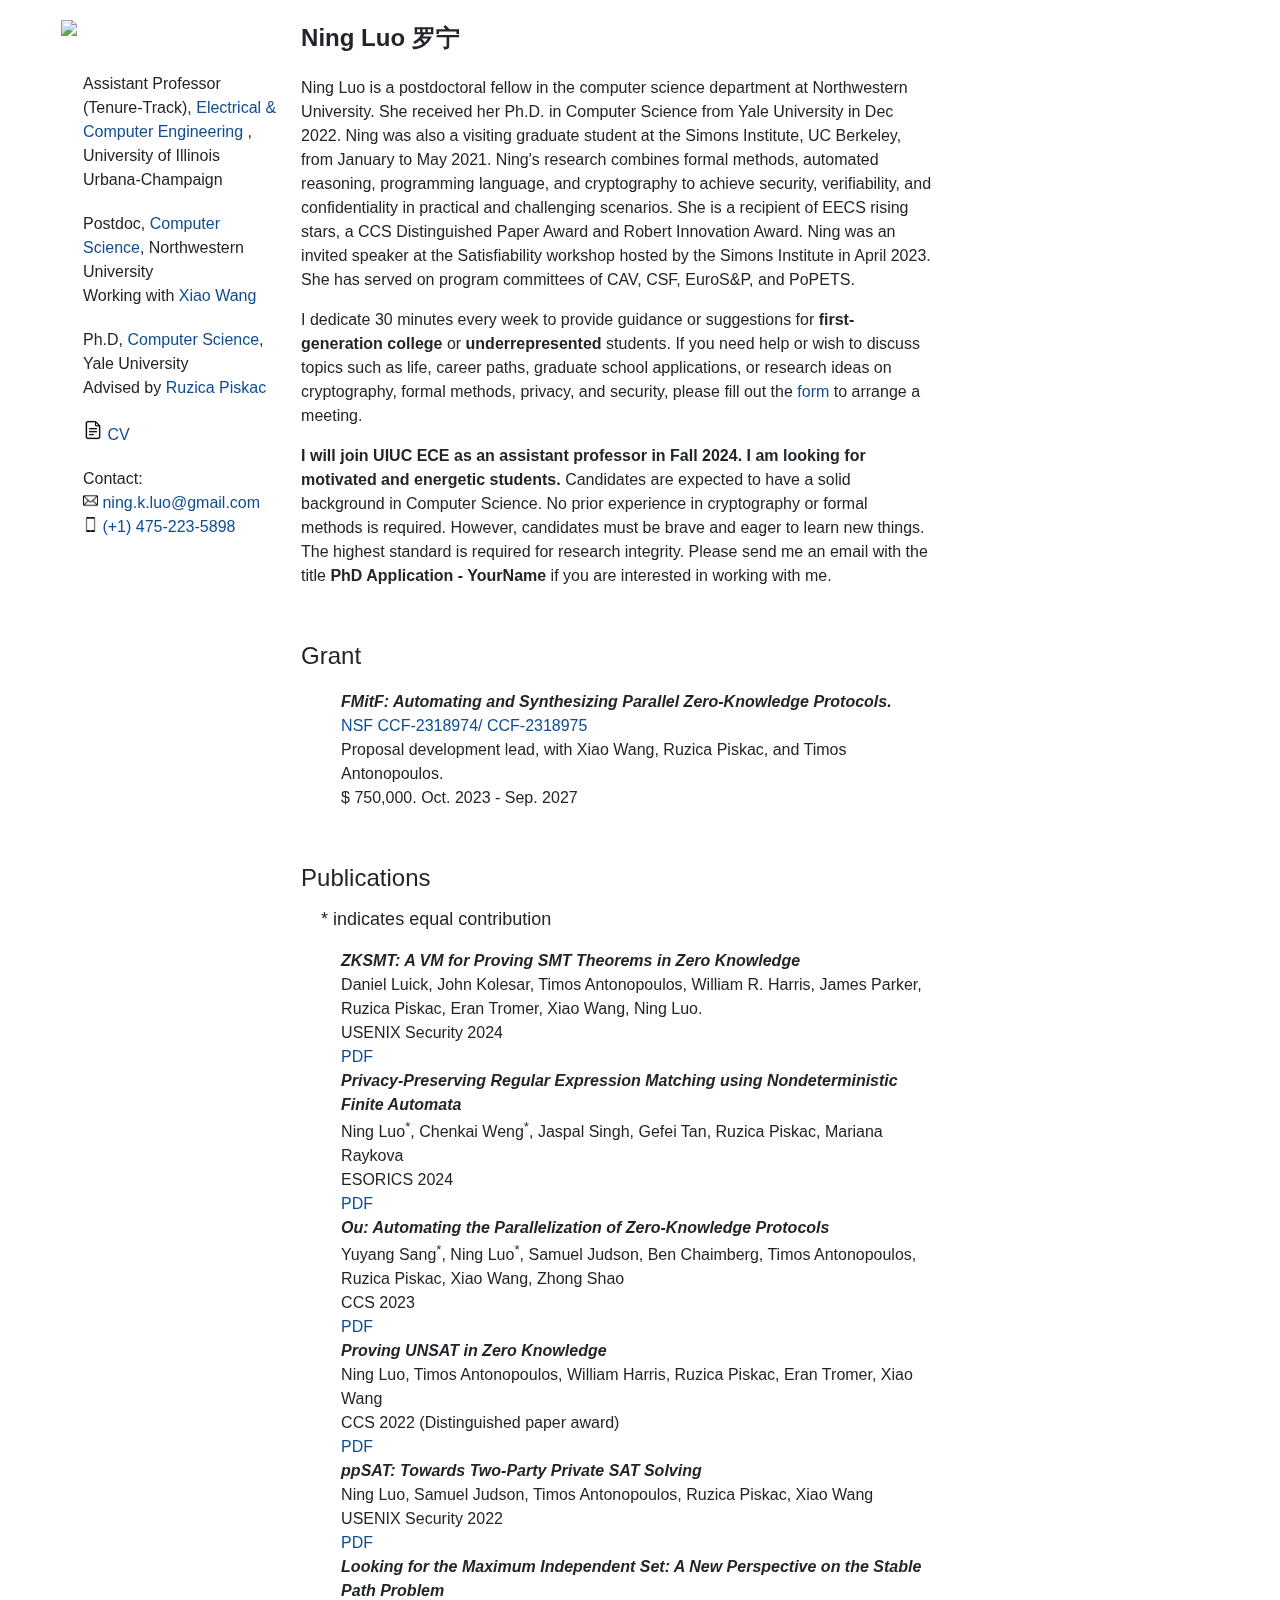
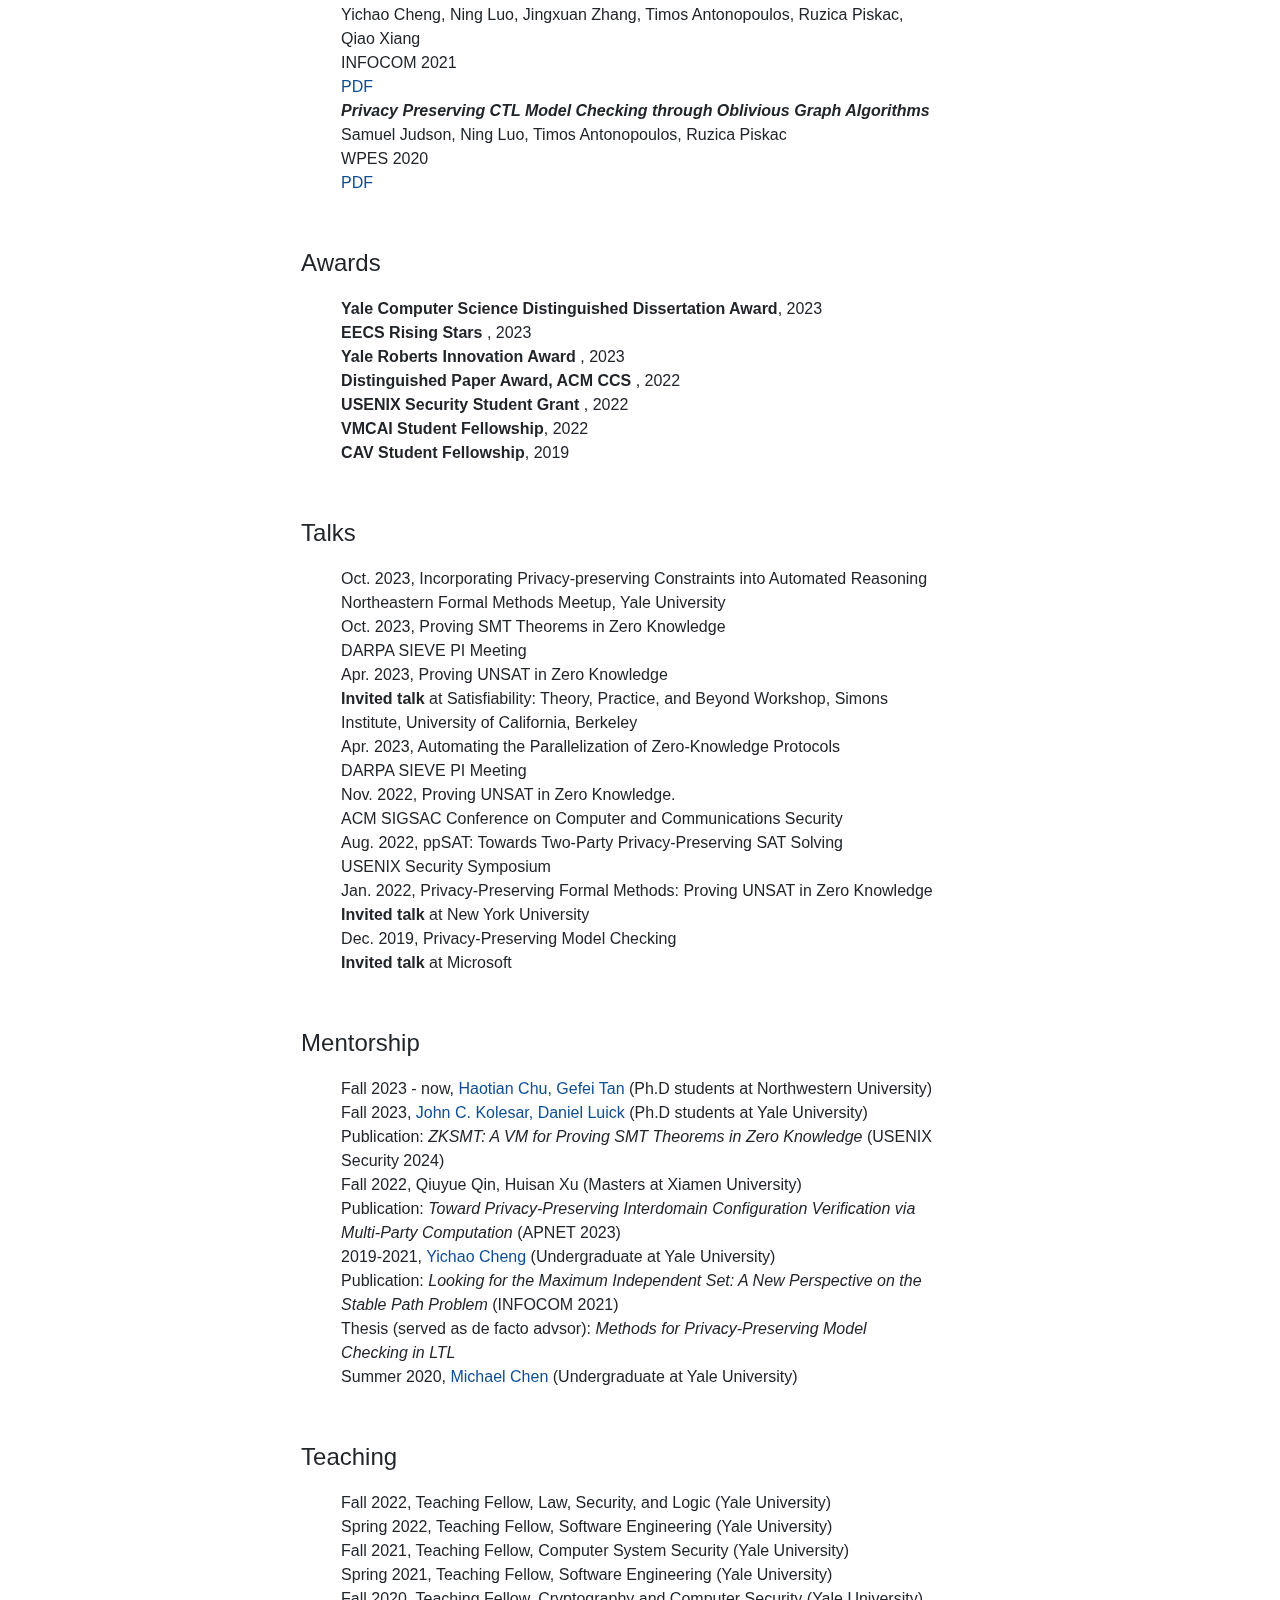
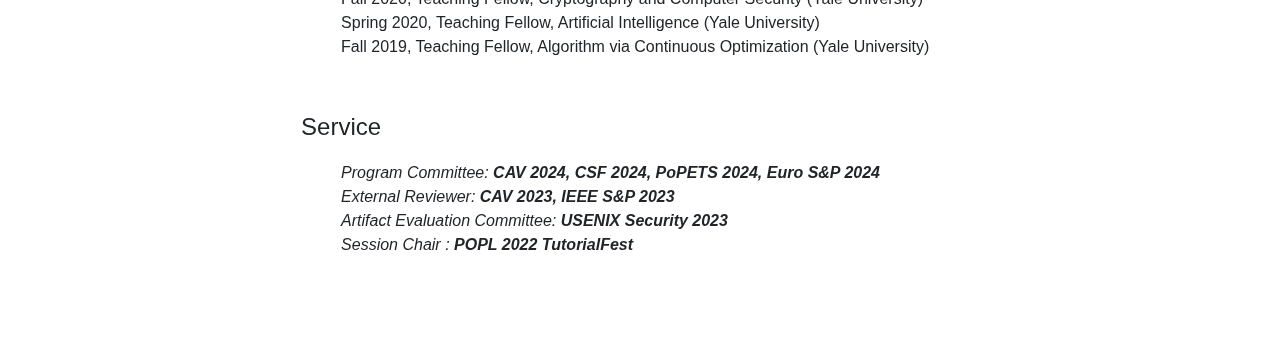
==== index.html @ fdb21950 "phd hiring" ====
<!DOCTYPE html>
<html lang="en">
<head>
    <title>Ning Luo's Homepage</title>
    <meta charset="utf-8">
    <link href="style.css" rel="stylesheet">
</head>

<body>
<div class="side">
    <div class="align-center">
        <img src="IMG_3931.png" class="portrait" style="width:180px">
    </div>
    <div class="align-center">
        <ul>
          <li style="margin-left: 20px; font-size: 16px; margin-top:20px;"> Assistant Professor (Tenure-Track), <a href="https://ece.illinois.edu"> Electrical & Computer Engineering </a>, University of Illinois Urbana-Champaign </li> 

           <li style="margin-left: 20px; font-size: 16px; margin-top:20px;"> Postdoc, <a href="https://www.mccormick.northwestern.edu/computer-science/"> Computer Science</a>, Northwestern University <br> Working with  <a href="https://wangxiao1254.github.io/">Xiao Wang</a>  </li> 
  <li style="margin-left: 20px; font-size: 16px; margin-top:20px;"> Ph.D, <a href="https://cpsc.yale.edu"> Computer Science</a>, <br>Yale University <br> Advised by <a href="https://www.cs.yale.edu/homes/piskac/">Ruzica Piskac</a>  </li> 
  <li style="margin-left: 20px; font-size: 16px; margin-top:20px;">   <a href="./CV_Ning_Luo.pdf"> <img src="document.png" style="width:20px"> CV </a> </h3> 
  </li>

  <!-- <li style="margin-left: 20px; font-size: 16px; margin-top:20px;">  CV: <br>  <a href="./dissertation.pdf"> Privacy-Preserving Formal Methods </a> </li> -->
  <li style="margin-left: 20px; font-size: 16px; margin-top:20px;">
    Contact: 
    <br>
    <a href="mailto:ning.k.luo@gmail.com"> <img src="mail.png" style="width:15px"> ning.k.luo@gmail.com </a>  
 <br>
    <a> <img src="smartphone-call.png" style="width:15px"> (+1) 475-223-5898 </a>
 
  </li>
  <!-- <li style="margin-left: 20px; font-size: 16px; margin-top:20px;">  I am fortunate to be 
 <!--<li style="margin-left: 20px; font-size: 16px; margin-top:2px;"> Member of the <a href="https://rose.yale.edu/">Rigorous Software Engineering (ROSE)</a>  </li> -->

<!-- <li style="margin-left: 20px; font-size: 16px; margin-top:20px;">  <a href="./CV_Ning_Luo.pdf"> CV </a>,  <a href="./research_statement_Ning_Luo.pdf"> Research Statement </a>, <a href="./research_statement_Ning_Luo.pdf"> Teaching Statement </a></li> -->

        </ul>
    </div>
</div>
<div class="main">
<h2>Ning Luo 罗宁</h2>
<!-- <h3></h3>  <a href="./research_statement_Ning_Luo.pdf"> <img src="document.png" style="width:20px"> Research Statement </a>  -->
<!-- <a href="./teaching_statement_Ning_Luo.pdf"><img src="document.png" style="width:20px"> Teaching Statement </a>  -->
<!-- <a href="./diversity_stateme_Ning_Luo.pdf"> <img src="document.png" style="width:20px"> Diversity Statement </a>  -->
<!-- <a href="./CV_Ning_Luo.pdf"> <img src="document.png" style="width:20px"> CV </a> </h3>  -->
<p>
    Ning Luo is a postdoctoral fellow in the computer science department at Northwestern University. She received her Ph.D. in Computer Science from Yale University in Dec 2022. Ning was also a visiting graduate student at the Simons Institute, UC Berkeley, from January to May 2021. Ning's research combines formal methods, automated reasoning, programming language, and cryptography to achieve security, verifiability, and confidentiality in practical and challenging scenarios. She is a recipient of EECS rising stars, a CCS Distinguished Paper Award and Robert Innovation Award. Ning was an invited speaker at the Satisfiability workshop hosted by the Simons Institute in April 2023. She has served on program committees of CAV, CSF, EuroS&P, and PoPETS.   
</p>
<!-- <p>   Ning’s research aims to solve emerging challenges in cybersecurity by combining formal methods, cryptography, automated reasoning, programming language, and other areas. First, she builds toward a privacy-preserving software verification toolchain that empowers verifications and ensures trustworthiness without the need to access the source code. This includes various program representations, including Boolean formulae, configuration files, regular language, and transition systems. Second, she also focuses on strengthening the cybersecurity workforce via automation. Her work provides computer-aided programming frameworks for developers with varying expertise levels. In addition, her work equips the workforce with cutting-edge collaboration capabilities by designing tools for conflict resolution and refinement within trust-constrained environments.
</p> -->



<p>  I dedicate 30 minutes every week to provide guidance or suggestions for <strong>first-generation college </strong> or <strong> underrepresented </strong> students. If you need help or wish to discuss topics such as life, career paths, graduate school applications, or research ideas on cryptography, formal methods, privacy, and security, please fill out the  <a href="https://forms.gle/pSUurDj8SGsGdXSZ9"> form </a> to arrange a meeting.</p>
<p>
  <strong> I will join UIUC ECE as an assistant professor in Fall 2024. 
I am looking for motivated and energetic students. </strong> Candidates are expected to have a solid background in Computer Science.  No prior experience in cryptography or formal methods is required. However, candidates must be brave and eager to learn new things. The highest standard is required for research integrity. Please send me an email with the title <strong> PhD Application - YourName </strong> if you are interested in working with me. 
</p>
<div style="margin-left: auto; font-size: 24px; margin-top: 50px"> Grant</div>
<ul>
    <li>
      <em><strong>  FMitF: Automating and Synthesizing Parallel Zero-Knowledge Protocols. </strong></em>
      <br>
      <a href="https://www.nsf.gov/awardsearch/showAward?AWD_ID=2318974&HistoricalAwards=false">  NSF CCF-2318974/ CCF-2318975 </a>      
      <br>
      Proposal development lead, with Xiao Wang, Ruzica Piskac, and Timos Antonopoulos.
    <br>
        $ 750,000. Oct. 2023 - Sep. 2027
   </li>
  </ul>
  

 
  <div style="margin-left: auto; font-size: 24px; margin-top: 50px">Publications</div><div style="margin-left: 20px; font-size: 18px; margin-top: 10px"> * indicates equal contribution</div>
  <ul>
    <li>
      <em><strong> ZKSMT: A VM for Proving SMT Theorems in Zero Knowledge </strong></em>
      <br>
      Daniel Luick, John Kolesar, Timos Antonopoulos, William R. Harris, James Parker, Ruzica Piskac, Eran Tromer, Xiao Wang, Ning Luo.     <br>
      USENIX Security 2024
     <br>
       <a href="https://eprint.iacr.org/2023/1762">PDF</a> 
    </li>
    <li>
      <em><strong> Privacy-Preserving Regular Expression Matching using Nondeterministic Finite Automata </strong></em>
      <br>
       Ning Luo<sup>*</sup>, Chenkai Weng<sup>*</sup>, Jaspal Singh, Gefei Tan, Ruzica Piskac, Mariana Raykova
    <br>
       ESORICS 2024
     <br>
       <a href="https://eprint.iacr.org/2023/643">PDF</a> 
    </li>
    
     <li>
      <em><strong> Ou: Automating the Parallelization of Zero-Knowledge Protocols </strong></em>
      <br>
       Yuyang Sang<sup>*</sup>, Ning Luo<sup>*</sup>, Samuel Judson, Ben Chaimberg, Timos Antonopoulos,  Ruzica Piskac, Xiao Wang, Zhong Shao
      <br>
        CCS 2023 
      <br>
       <a href="https://eprint.iacr.org/2023/657">PDF</a> 
    </li>
    
     <li>
      <em><strong> Proving UNSAT in Zero Knowledge </strong></em>
      <br>
        Ning Luo, Timos Antonopoulos, William Harris, Ruzica Piskac, Eran Tromer, Xiao Wang
      <br>
        CCS 2022 (Distinguished paper award)
      <br>
      <a href="https://eprint.iacr.org/2022/206.pdf">PDF</a>
    </li>
      <li>
      <em><strong>ppSAT: Towards Two-Party Private SAT Solving</strong></em>
      <br>
        Ning Luo, Samuel Judson, Timos Antonopoulos, Ruzica Piskac, Xiao Wang
      <br>
        USENIX Security 2022
      <br>
      <a href="https://eprint.iacr.org/2021/1584">PDF</a>
    </li>
    <li><em><strong>Looking for the Maximum Independent Set: A New Perspective on the Stable Path Problem</strong></em>
      <br>
      Yichao Cheng, Ning Luo, Jingxuan Zhang, Timos Antonopoulos, Ruzica Piskac, Qiao Xiang
      <br>
      INFOCOM 2021
      <br>
      <a href="https://ieeexplore.ieee.org/stamp/stamp.jsp?tp=&arnumber=9488682">PDF</a>
    </li>
    <li>
      <em><strong>Privacy Preserving CTL Model Checking through Oblivious Graph Algorithms</strong></em>
      <br>
      Samuel Judson, Ning Luo, Timos Antonopoulos, Ruzica Piskac
      <br>
      WPES 2020
      <br>
      <a href="https://dl.acm.org/doi/pdf/10.1145/3411497.3420212">PDF</a>
    </li>
  </ul>

 <div style="margin-left: auto; font-size: 24px; margin-top: 50px"> Awards</div>
  <ul>
    <li>
      <strong>  Yale Computer Science Distinguished Dissertation Award</strong>, 2023
    </li>
      <strong>EECS Rising Stars </strong>, 2023
     </li>
    <li>
     <strong>Yale Roberts Innovation Award </strong>, 2023
    </li>
    <li>
      <strong>Distinguished Paper Award, ACM CCS </strong>, 2022
    </li>
    <li>
      <strong>USENIX Security Student Grant </strong>, 2022
      </li>
      <li>
        <strong> VMCAI  Student Fellowship</strong>, 2022
        </li>
        <li>
          <strong> CAV  Student Fellowship</strong>, 2019
          </li>

  </ul>

  <div style="margin-left: auto; font-size: 24px; margin-top: 50px"> Talks</div>
  <ul>
    <li> 
      Oct. 2023, Incorporating Privacy-preserving Constraints into Automated Reasoning
      <br>
       Northeastern Formal Methods Meetup,  Yale University
    </li>
      <li>
      Oct. 2023, Proving SMT Theorems in Zero Knowledge <br> DARPA SIEVE PI Meeting 
    </li>
    <li> 
      Apr. 2023, Proving UNSAT in Zero Knowledge
      <br>
      <strong>Invited talk </strong> at  Satisfiability: Theory, Practice, and Beyond Workshop, Simons Institute, University of California, Berkeley 
    </li>
    <li>
      Apr. 2023, Automating the Parallelization of Zero-Knowledge Protocols <br> DARPA SIEVE PI Meeting 
    </li>

   <li> Nov. 2022,  Proving UNSAT in Zero Knowledge.
    <br>ACM SIGSAC Conference on Computer and Communications Security
   </li>
   <li>Aug. 2022,  ppSAT: Towards Two-Party Privacy-Preserving SAT Solving 
<br> USENIX Security Symposium 
</li>
<li>
Jan. 2022,  Privacy-Preserving Formal Methods: Proving UNSAT in Zero Knowledge <br>
<strong>Invited talk </strong> at New York University
</li>
Dec. 2019,   Privacy-Preserving Model Checking <br>
<strong>Invited talk </strong> at Microsoft 
  </ul>

 

  <div style="margin-left: auto; font-size: 24px; margin-top: 50px"> Mentorship</div>
  <ul>
    <li> Fall 2023 - now,   <a href="https://ixxxmranderson.github.io/">Haotian Chu, </a> <a href="https://gefei-tan.com/"> Gefei Tan </a> (Ph.D students at Northwestern University) 
   </li>
    <li> Fall 2023,   <a href="https://johnckolesar.github.io/"> John C. Kolesar,</a> <a href="https://cpsc.yale.edu/people/daniel-luick"> Daniel Luick </a> (Ph.D students at Yale University) 
      <br> Publication: <em>ZKSMT: A VM for Proving SMT Theorems in Zero Knowledge</em>  (USENIX Security 2024)

   </li>
 
   <li> Fall 2022,  Qiuyue Qin, Huisan Xu (Masters at Xiamen University) 
    <br> Publication:<em> Toward Privacy-Preserving Interdomain Configuration Verification via Multi-Party Computation</em> (APNET 2023) 
  </li>
  <li> 2019-2021,  <a href="https://www.linkedin.com/in/yichao-cheng"> Yichao Cheng </a>  (Undergraduate at Yale University) 
    <br> Publication: <em> Looking for the Maximum Independent Set: A New Perspective on the Stable Path Problem</em> (INFOCOM 2021)  
   <br> Thesis (served as de facto advsor): <em> Methods for Privacy-Preserving Model Checking in LTL </em> 
  </li> 
   <li> Summer 2020,  <a href="https://github.com/mchensd"> Michael Chen </a> (Undergraduate at Yale University) </li> 
</ul>

<div style="margin-left: auto; font-size: 24px; margin-top: 50px"> Teaching</div>
<ul>
   <li> Fall 2022, Teaching Fellow, Law, Security, and Logic (Yale University) </li>
   <li>Spring 2022, Teaching Fellow, Software Engineering (Yale University) </li>
   <li>Fall 2021, Teaching Fellow, Computer System Security (Yale University)  </li>
   <li>Spring 2021, Teaching Fellow, Software Engineering (Yale University) </li>
   <li>Fall 2020, Teaching Fellow, Cryptography and Computer Security (Yale University) </li>
   <li>Spring 2020,  Teaching Fellow,  Artificial Intelligence (Yale University)  </li>
   <li> Fall 2019, Teaching Fellow, Algorithm via Continuous Optimization (Yale University) </li>
</ul>

<div style="margin-left: auto; font-size: 24px; margin-top: 50px"> Service</div>
  <ul>
    <li>
     <em>Program Committee:<strong> CAV 2024, CSF 2024, PoPETS 2024, Euro S&P 2024 </strong> </em>
    </li> 
    <li>
      <em> External Reviewer: <strong> CAV 2023, IEEE S&P 2023 </strong> </br> </em>
       </li>
     <li>
      <em> Artifact Evaluation Committee: <strong> USENIX Security 2023  </strong> </em>
     </li>
     <li>
       <em> Session Chair : <strong>POPL 2022 TutorialFest </strong></em>
     </li>
  </ul>
<div style="height:70px;"></div>
</div>
</body>
</html>
---- style.css ----
body {
    font-family: -apple-system,BlinkMacSystemFont,"Segoe UI",Roboto,"Helvetica Neue",Arial,"Noto Sans",sans-serif,"Apple Color Emoji","Segoe UI Emoji","Segoe UI Symbol","Noto Color Emoji";
    font-size: 1rem;
    font-weight: 400;
    line-height: 1.5;
    text-align: left;
    /* color: #002b36; Solarized base03 */
    color: #212529;
    /* background-color: #fdf6e3; Solarized base3 */
    background-color: #fff;
}

b {
    color:  #B31B1B;
    text-decoration: none;
    background-color: transparent;
}

a {
    color: #0f4d92;
    text-decoration: none;
    background-color: transparent;
}

.side {
    /* margin-left: 0; */
    position: fixed;
    max-width: 20%;
    width: 100%;
    padding-right: 15px;
    padding-left: 15px;
}

.align-center {
    display: flex;
    align-items: center;
}

img.portrait {
    margin-left: auto;
    margin-right: auto;
}

ul {
    list-style: none;
    margin-left: auto;
    margin-right: auto;
    border-right: 0;
    border-left: 0;
    border-radius: 0;
}

.main {
    margin-left: 22%;
    max-width: 50%;
    position: relative;
    padding-right: 15px;
    padding-left: 15px;
}
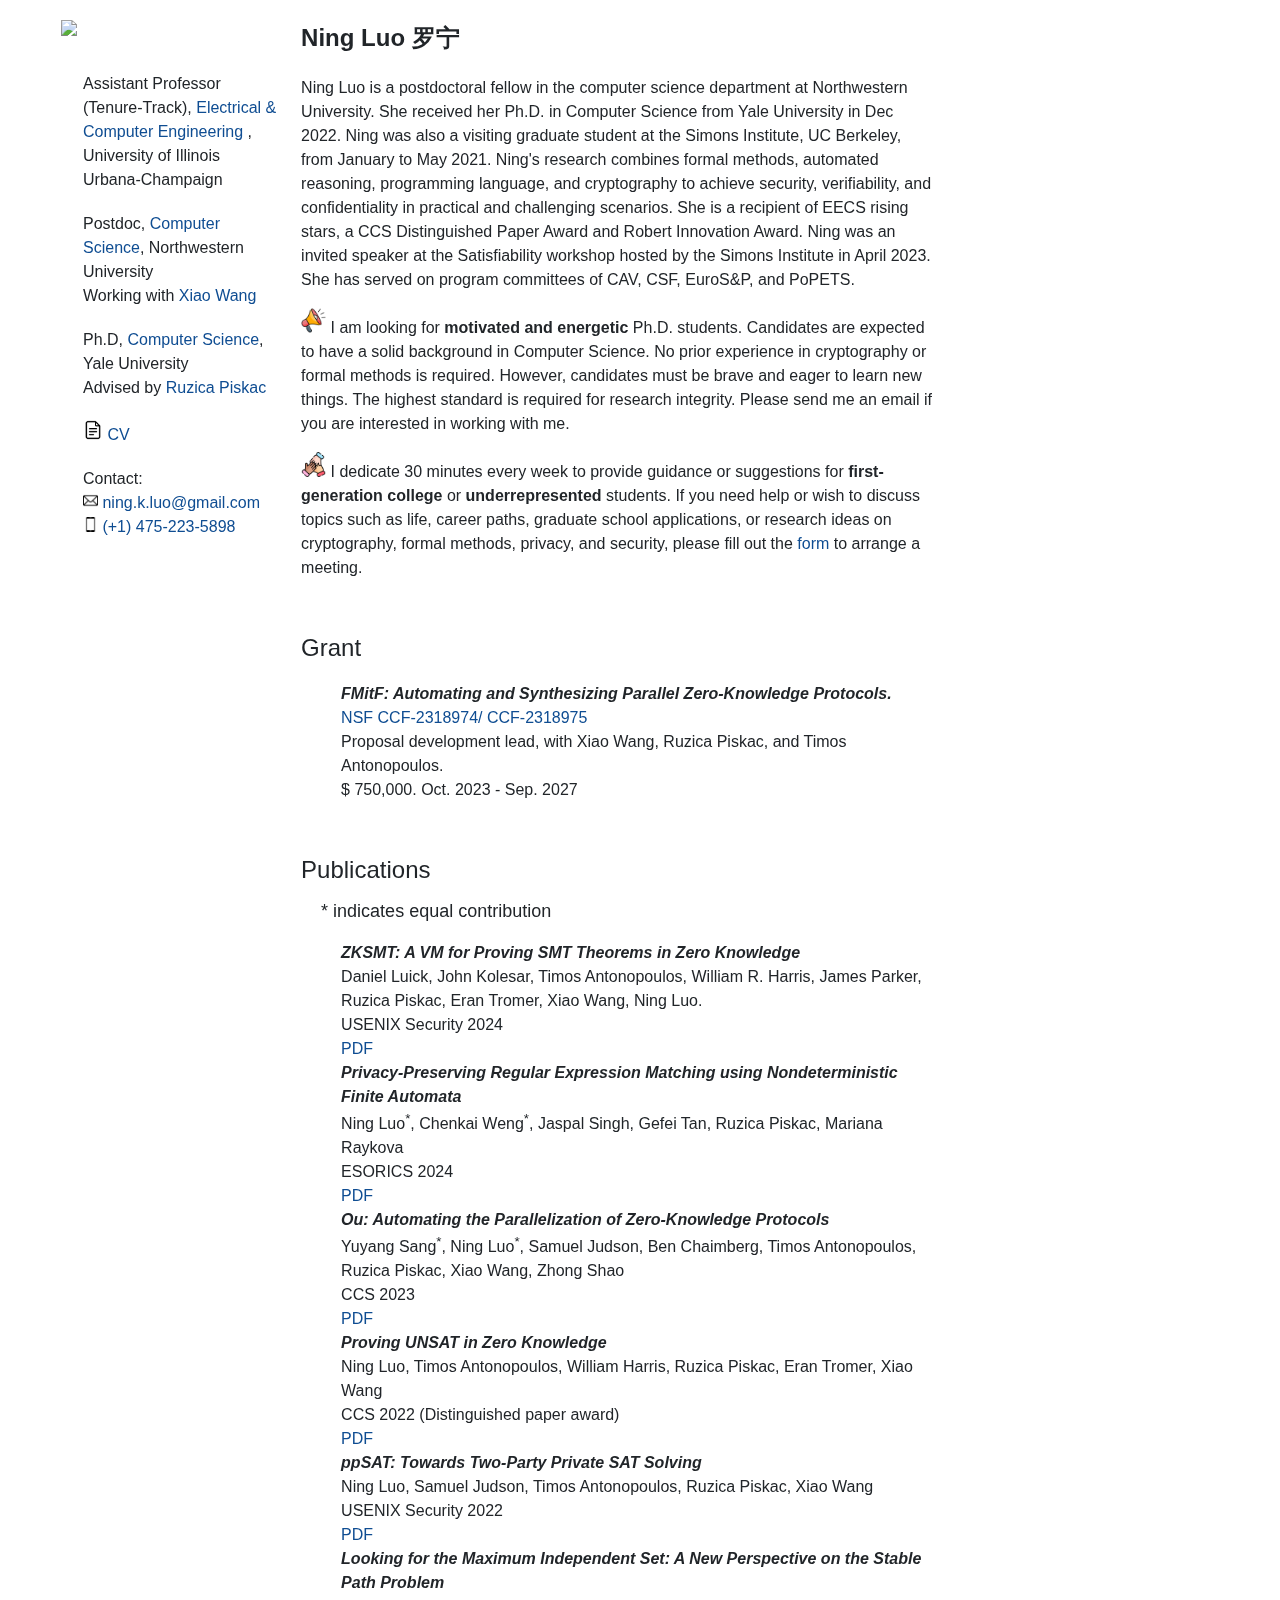
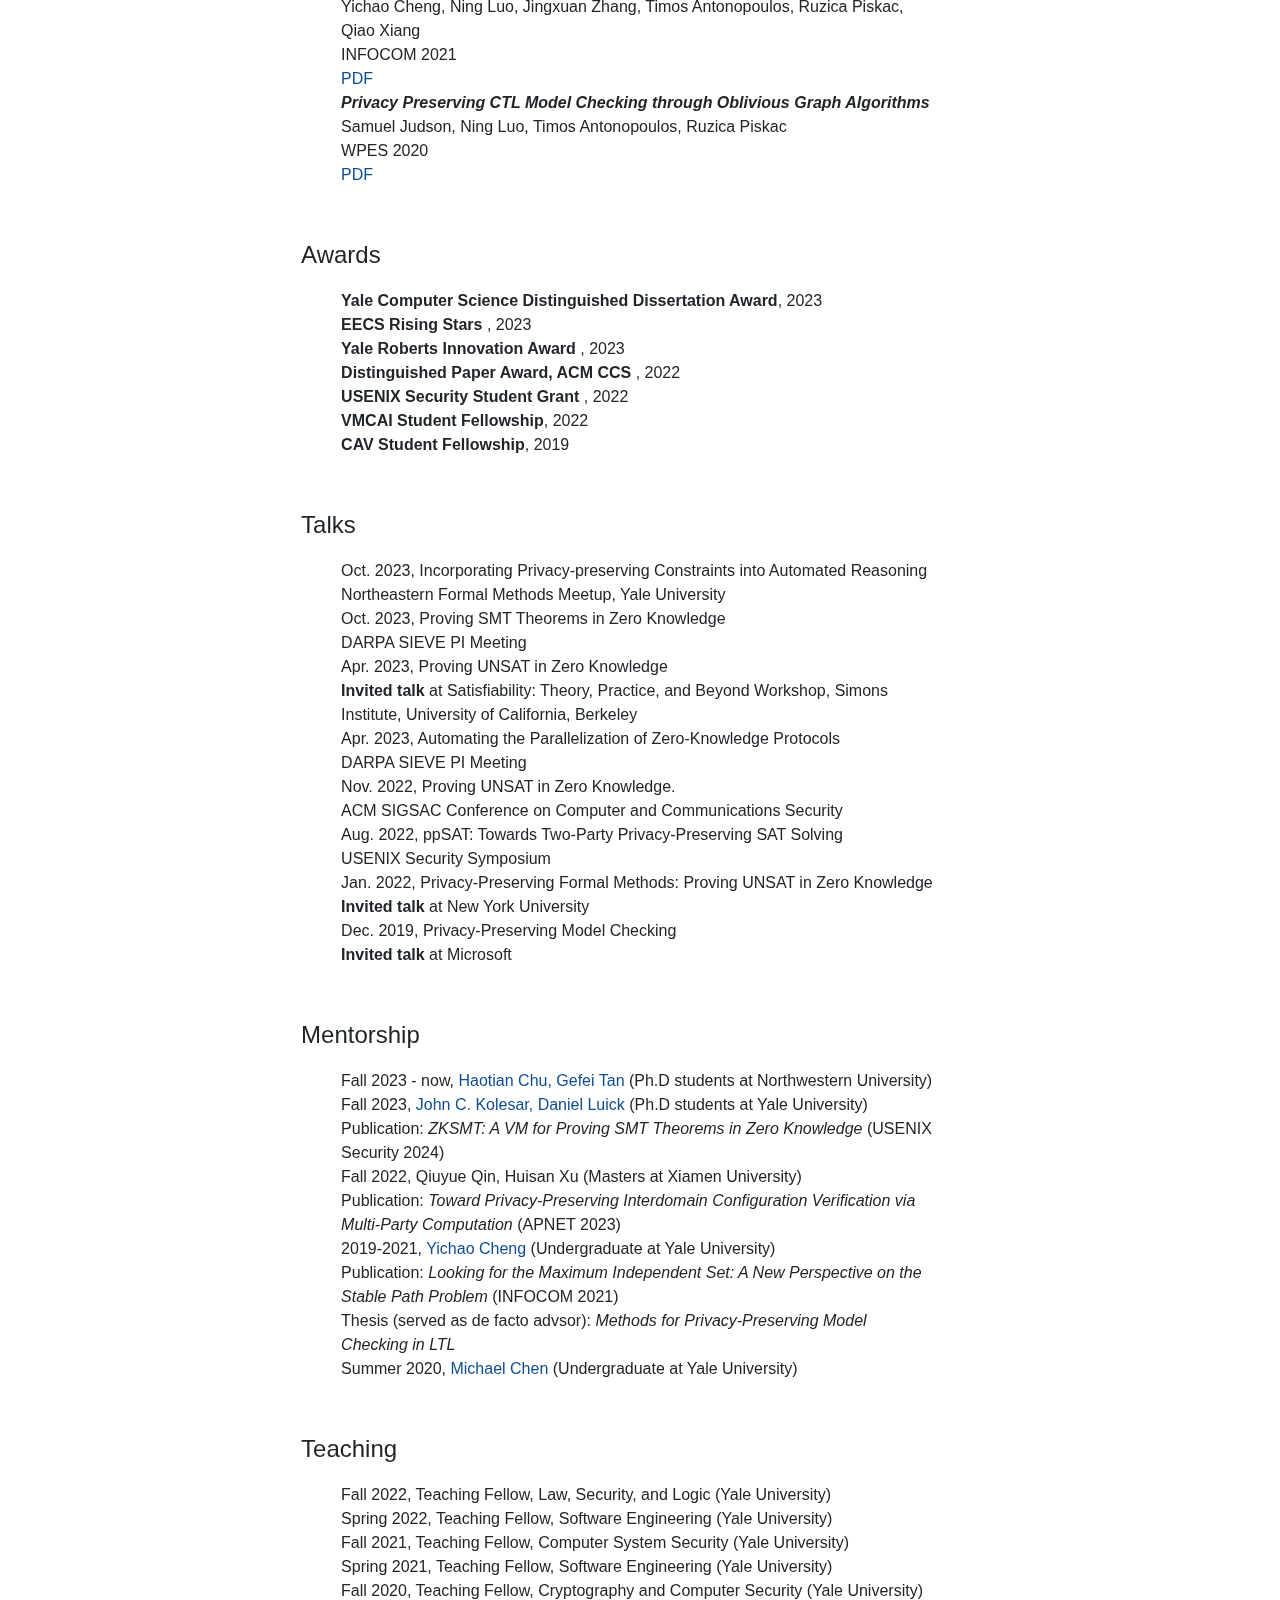
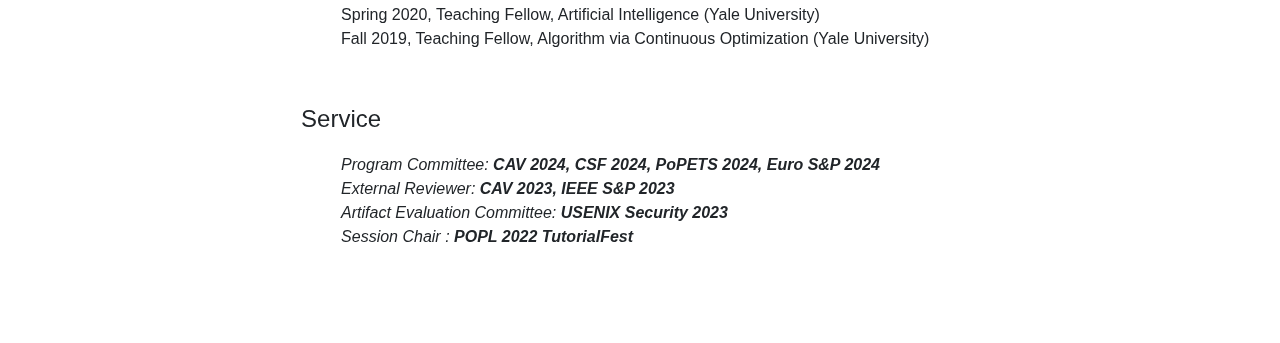
==== commit 463f27f4: "phd hiring" ====
--- a/index.html
+++ b/index.html
@@ -51,11 +51,12 @@
 
 
 
-<p>  I dedicate 30 minutes every week to provide guidance or suggestions for <strong>first-generation college </strong> or <strong> underrepresented </strong> students. If you need help or wish to discuss topics such as life, career paths, graduate school applications, or research ideas on cryptography, formal methods, privacy, and security, please fill out the  <a href="https://forms.gle/pSUurDj8SGsGdXSZ9"> form </a> to arrange a meeting.</p>
 <p>
-  <strong> I will join UIUC ECE as an assistant professor in Fall 2024. 
-I am looking for motivated and energetic students. </strong> Candidates are expected to have a solid background in Computer Science.  No prior experience in cryptography or formal methods is required. However, candidates must be brave and eager to learn new things. The highest standard is required for research integrity. Please send me an email with the title <strong> PhD Application - YourName </strong> if you are interested in working with me. 
+  <img src="announcement.png" style="width:25px"> I am looking for  <strong>  motivated and energetic </strong> Ph.D. students.  Candidates are expected to have a solid background in Computer Science.  No prior experience in cryptography or formal methods is required. However, candidates must be brave and eager to learn new things. The highest standard is required for research integrity. Please send me an email if you are interested in working with me. 
 </p>
+
+<p>  <img src="volunteering.png" style="width:25px">  I dedicate 30 minutes every week to provide guidance or suggestions for <strong>first-generation college </strong> or <strong> underrepresented </strong> students. If you need help or wish to discuss topics such as life, career paths, graduate school applications, or research ideas on cryptography, formal methods, privacy, and security, please fill out the  <a href="https://forms.gle/pSUurDj8SGsGdXSZ9"> form </a> to arrange a meeting.</p>
+
 <div style="margin-left: auto; font-size: 24px; margin-top: 50px"> Grant</div>
 <ul>
     <li>
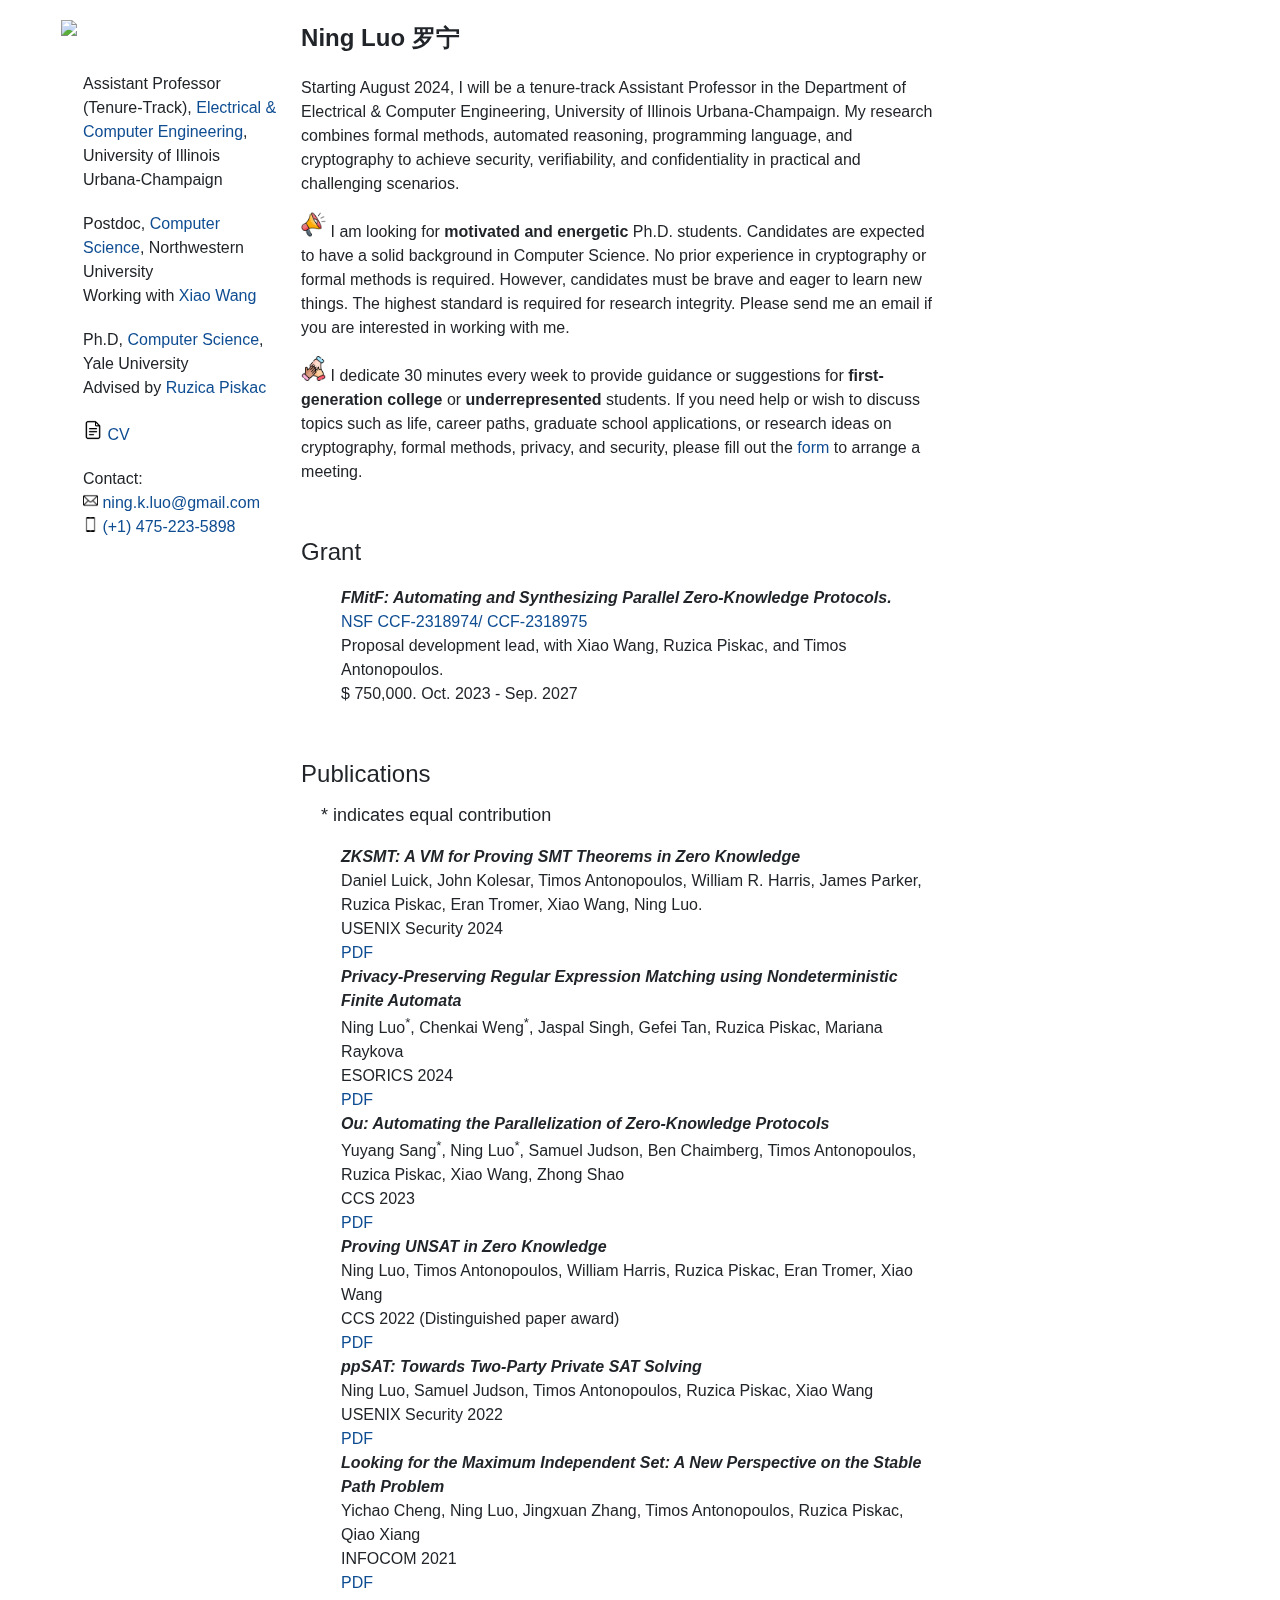
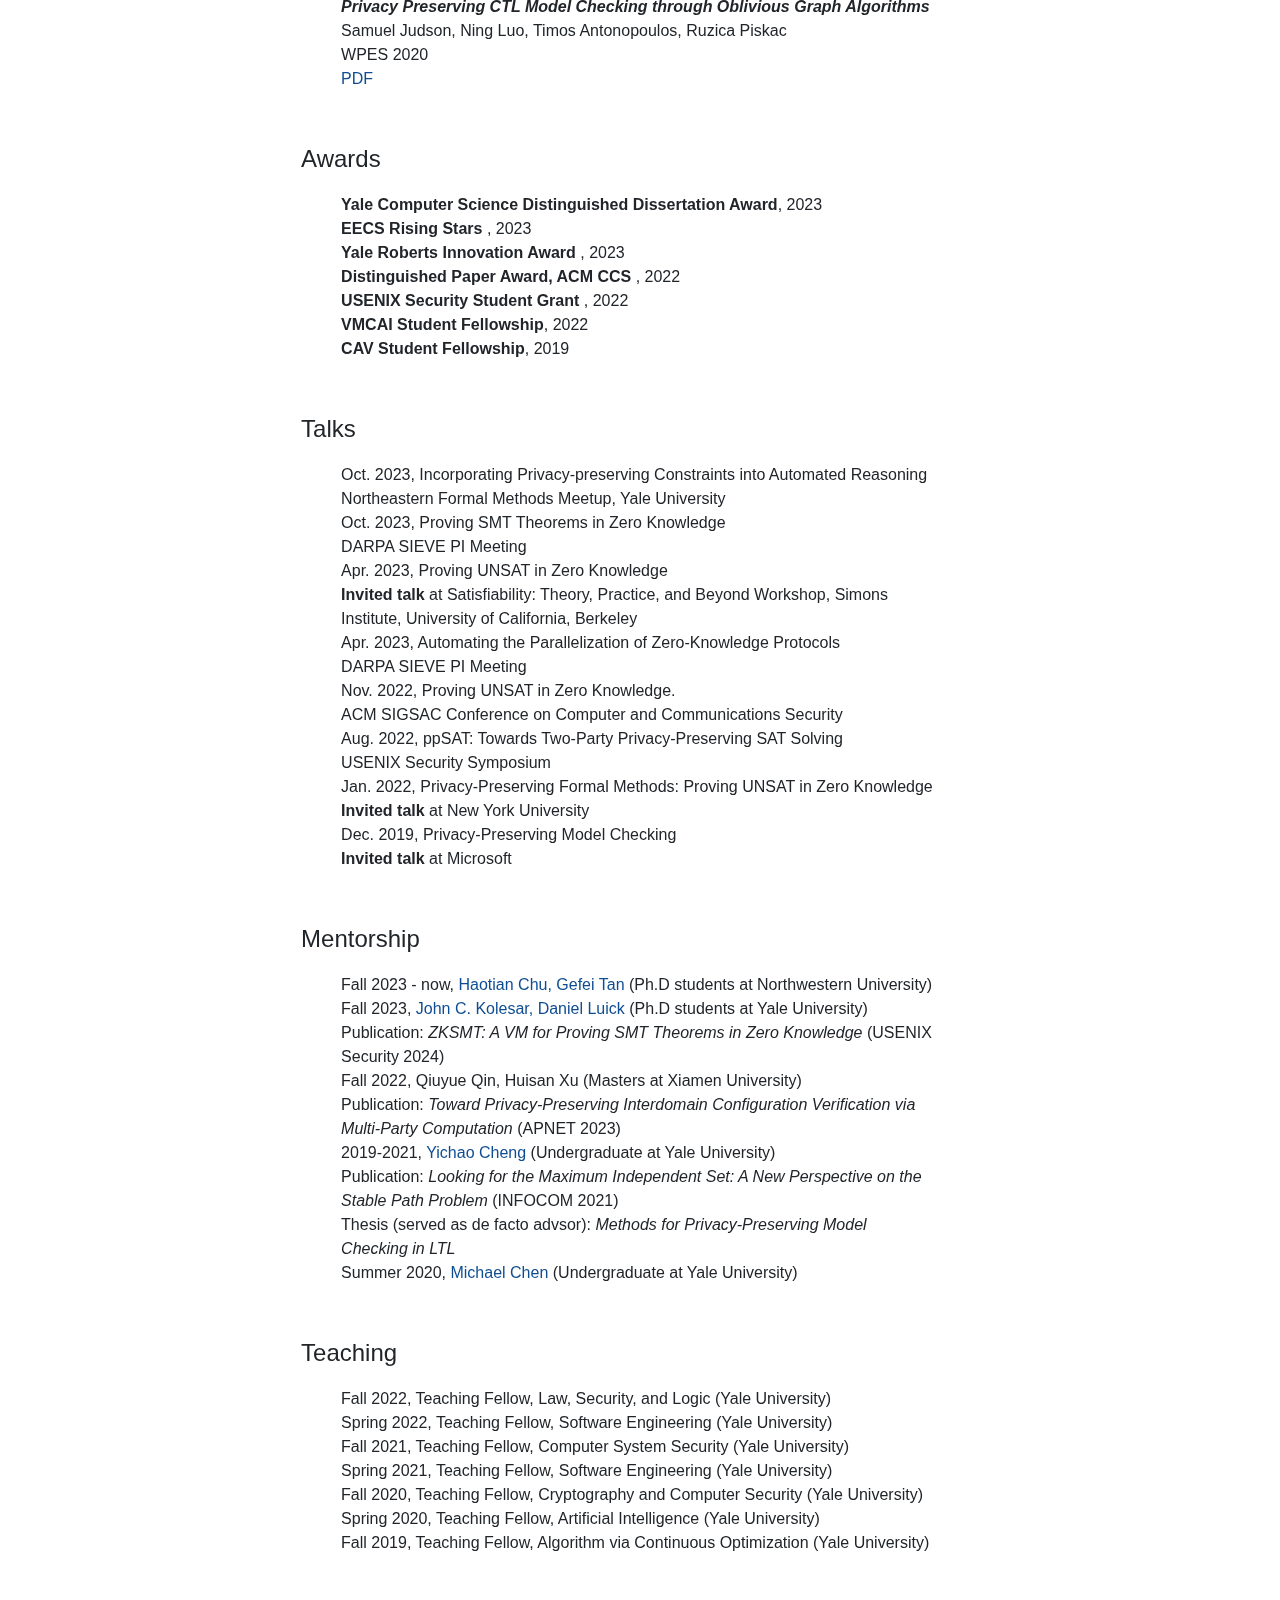
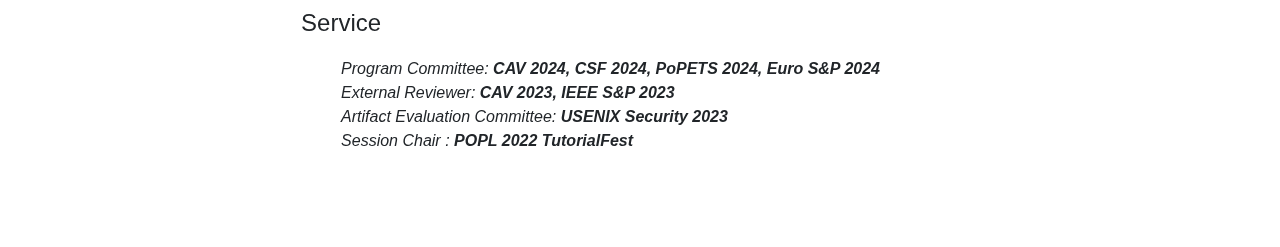
==== commit b58d1a6c: "phd hiring" ====
--- a/index.html
+++ b/index.html
@@ -13,7 +13,7 @@
     </div>
     <div class="align-center">
         <ul>
-          <li style="margin-left: 20px; font-size: 16px; margin-top:20px;"> Assistant Professor (Tenure-Track), <a href="https://ece.illinois.edu"> Electrical & Computer Engineering </a>, University of Illinois Urbana-Champaign </li> 
+          <li style="margin-left: 20px; font-size: 16px; margin-top:20px;"> Assistant Professor (Tenure-Track), <a href="https://ece.illinois.edu"> Electrical & Computer Engineering</a>, University of Illinois Urbana-Champaign </li> 
 
            <li style="margin-left: 20px; font-size: 16px; margin-top:20px;"> Postdoc, <a href="https://www.mccormick.northwestern.edu/computer-science/"> Computer Science</a>, Northwestern University <br> Working with  <a href="https://wangxiao1254.github.io/">Xiao Wang</a>  </li> 
   <li style="margin-left: 20px; font-size: 16px; margin-top:20px;"> Ph.D, <a href="https://cpsc.yale.edu"> Computer Science</a>, <br>Yale University <br> Advised by <a href="https://www.cs.yale.edu/homes/piskac/">Ruzica Piskac</a>  </li> 
@@ -44,12 +44,11 @@
 <!-- <a href="./diversity_stateme_Ning_Luo.pdf"> <img src="document.png" style="width:20px"> Diversity Statement </a>  -->
 <!-- <a href="./CV_Ning_Luo.pdf"> <img src="document.png" style="width:20px"> CV </a> </h3>  -->
 <p>
-    Ning Luo is a postdoctoral fellow in the computer science department at Northwestern University. She received her Ph.D. in Computer Science from Yale University in Dec 2022. Ning was also a visiting graduate student at the Simons Institute, UC Berkeley, from January to May 2021. Ning's research combines formal methods, automated reasoning, programming language, and cryptography to achieve security, verifiability, and confidentiality in practical and challenging scenarios. She is a recipient of EECS rising stars, a CCS Distinguished Paper Award and Robert Innovation Award. Ning was an invited speaker at the Satisfiability workshop hosted by the Simons Institute in April 2023. She has served on program committees of CAV, CSF, EuroS&P, and PoPETS.   
-</p>
-<!-- <p>   Ning’s research aims to solve emerging challenges in cybersecurity by combining formal methods, cryptography, automated reasoning, programming language, and other areas. First, she builds toward a privacy-preserving software verification toolchain that empowers verifications and ensures trustworthiness without the need to access the source code. This includes various program representations, including Boolean formulae, configuration files, regular language, and transition systems. Second, she also focuses on strengthening the cybersecurity workforce via automation. Her work provides computer-aided programming frameworks for developers with varying expertise levels. In addition, her work equips the workforce with cutting-edge collaboration capabilities by designing tools for conflict resolution and refinement within trust-constrained environments.
+  Starting August 2024, I will be a tenure-track Assistant Professor in the Department of Electrical & Computer Engineering, University of Illinois Urbana-Champaign. 
+   My research combines formal methods, automated reasoning, programming language, and cryptography to achieve security, verifiability, and confidentiality in practical and challenging scenarios. 
+<!-- </p>   Ning’s research aims to solve emerging challenges in cybersecurity by combining formal methods, cryptography, automated reasoning, programming language, and other areas. First, she builds toward a privacy-preserving software verification toolchain that empowers verifications and ensures trustworthiness without the need to access the source code. This includes various program representations, including Boolean formulae, configuration files, regular language, and transition systems. Second, she also focuses on strengthening the cybersecurity workforce via automation. Her work provides computer-aided programming frameworks for developers with varying expertise levels. In addition, her work equips the workforce with cutting-edge collaboration capabilities by designing tools for conflict resolution and refinement within trust-constrained environments. -->
+<!-- <p> I received my Ph.D. in Computer Science from Yale University and was a Postdoc in Computer Science at Northwestern University. I was also a visiting graduate student at the Simons Institute, UC Berkeley, from January to May 2021.  
 </p> -->
-
-
 
 <p>
   <img src="announcement.png" style="width:25px"> I am looking for  <strong>  motivated and energetic </strong> Ph.D. students.  Candidates are expected to have a solid background in Computer Science.  No prior experience in cryptography or formal methods is required. However, candidates must be brave and eager to learn new things. The highest standard is required for research integrity. Please send me an email if you are interested in working with me. 
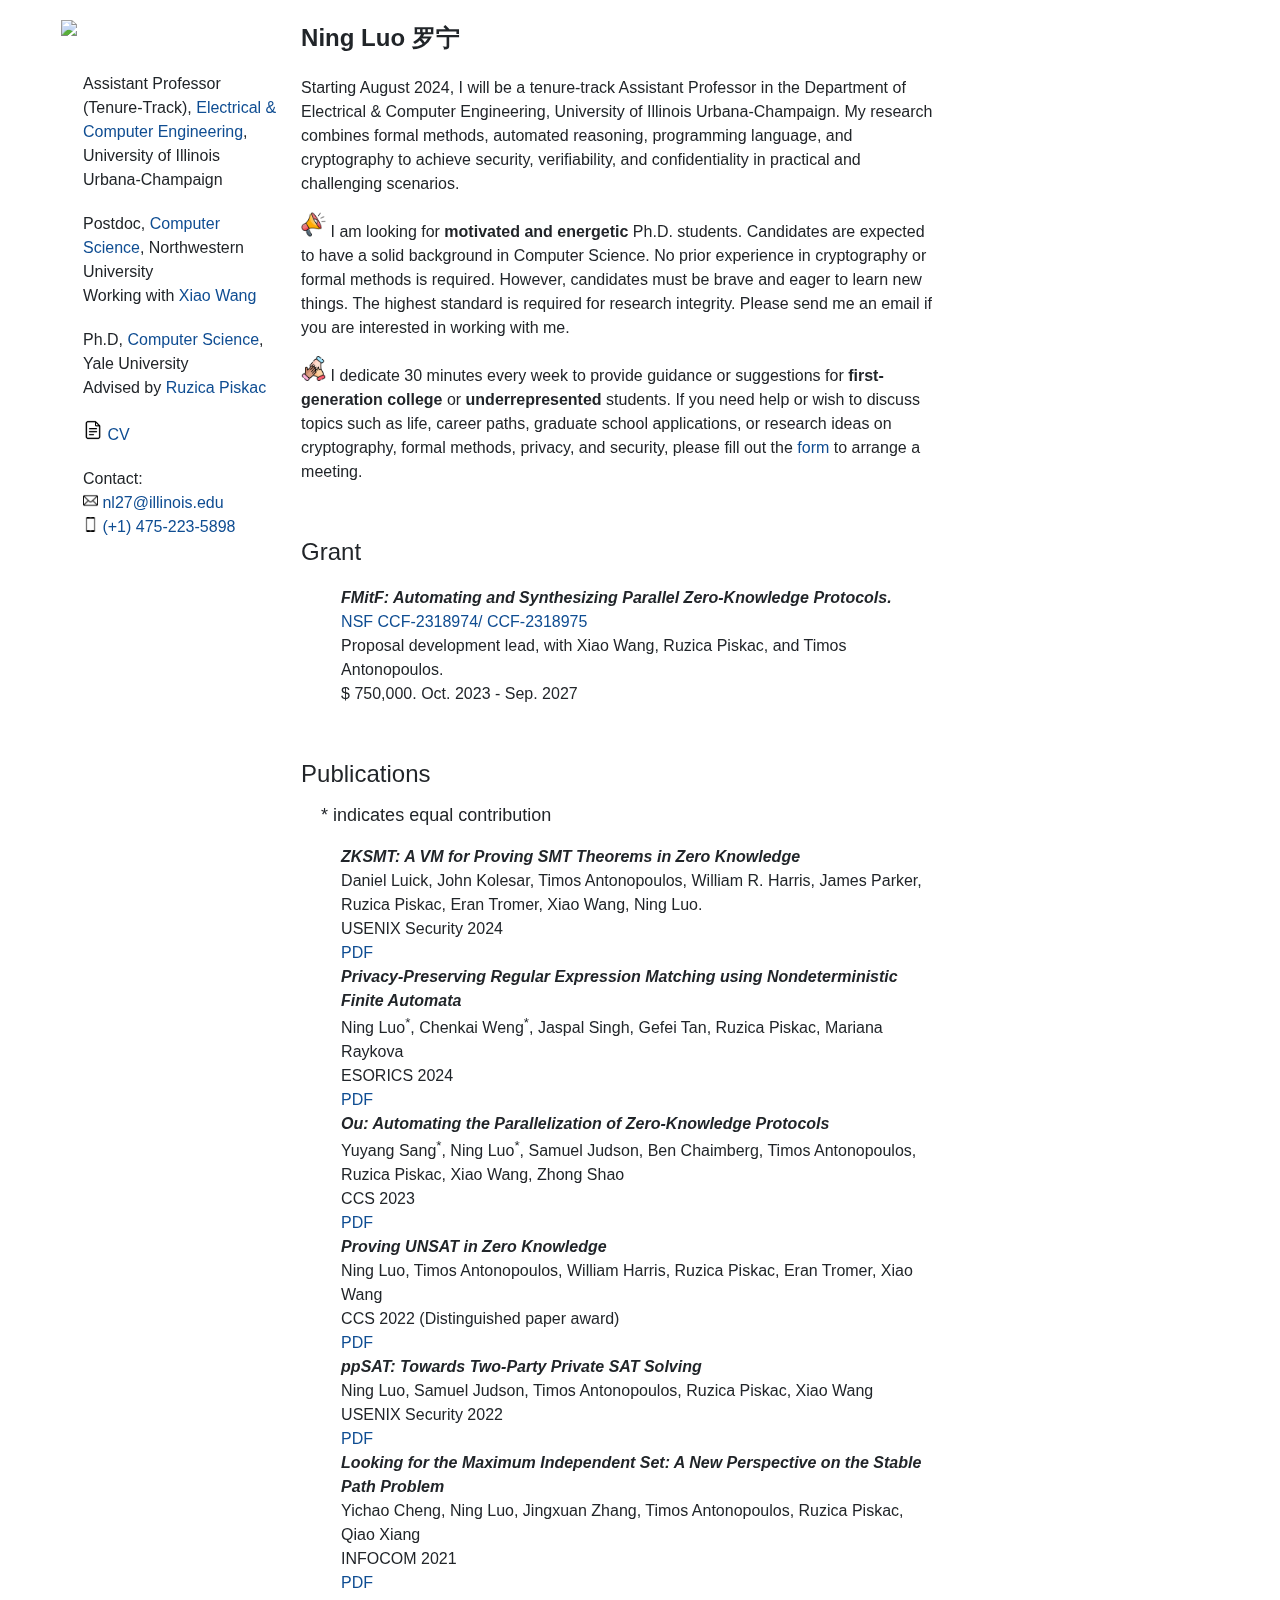
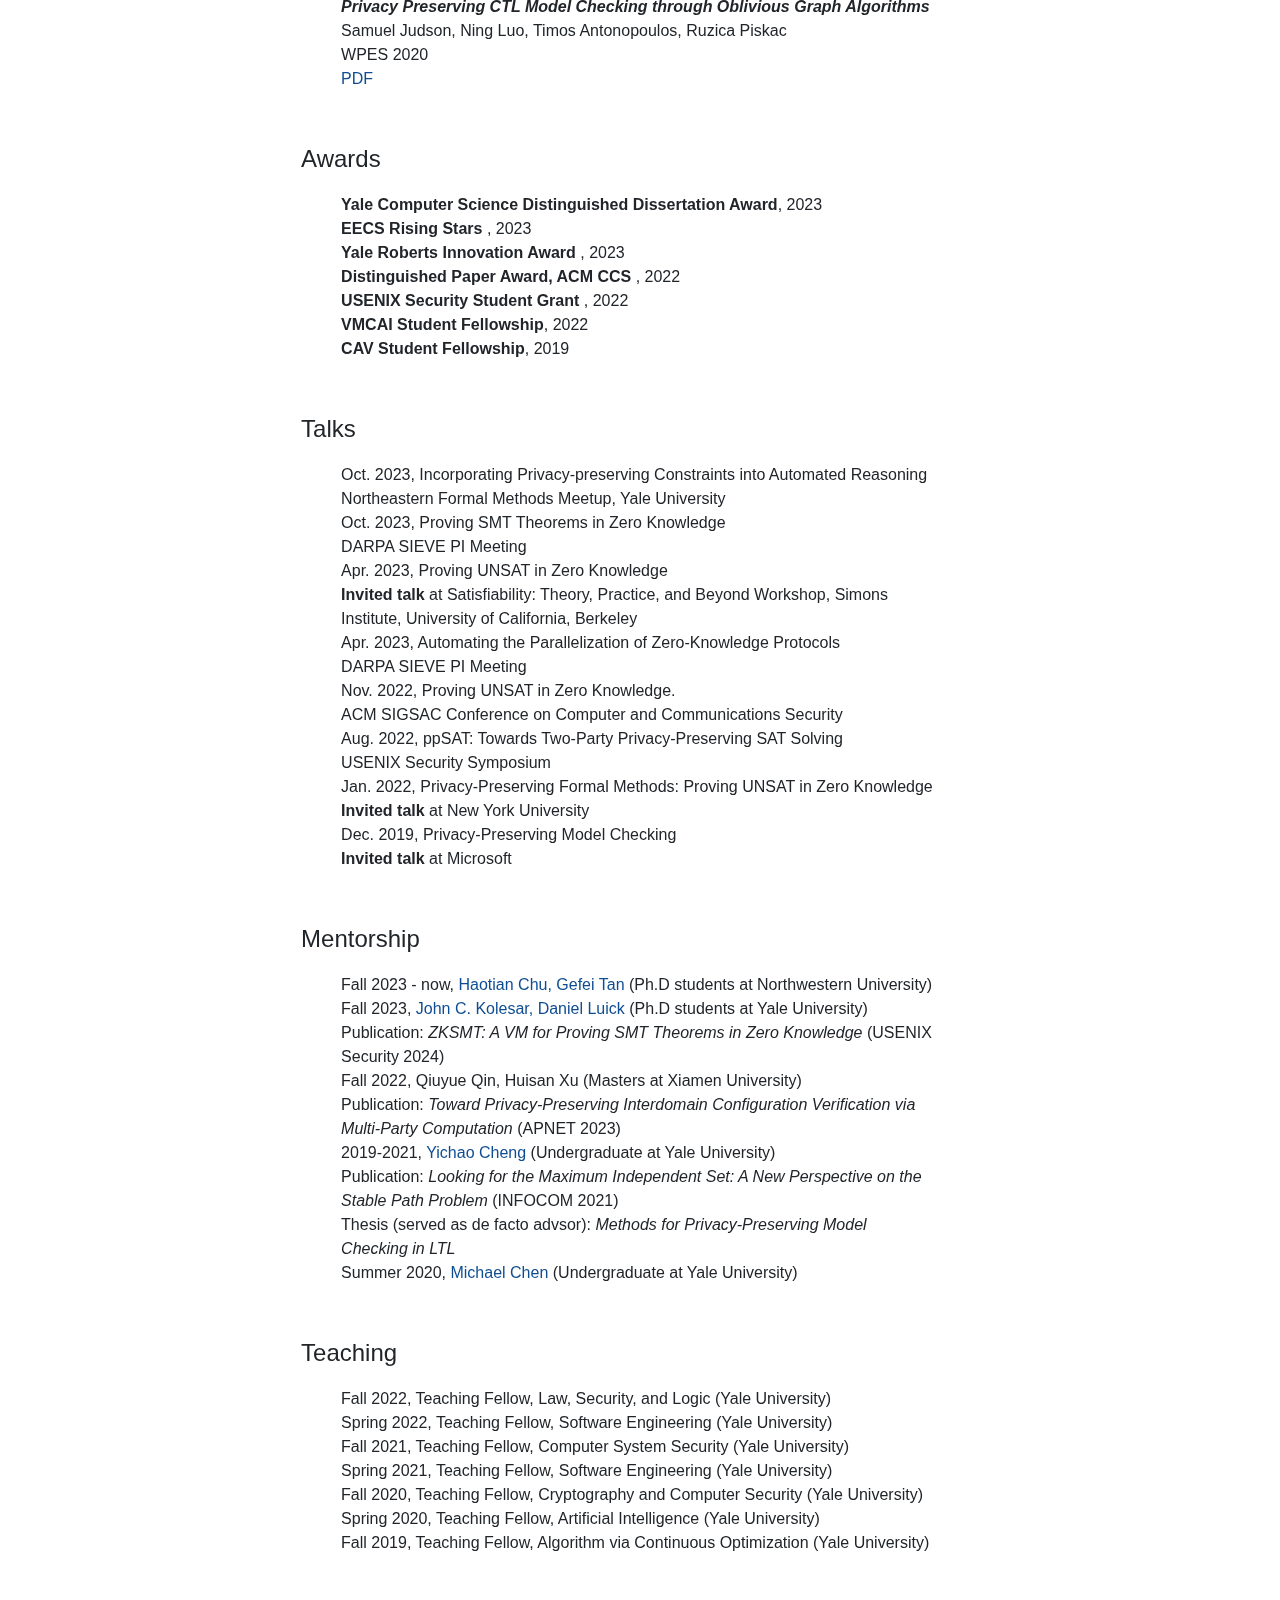
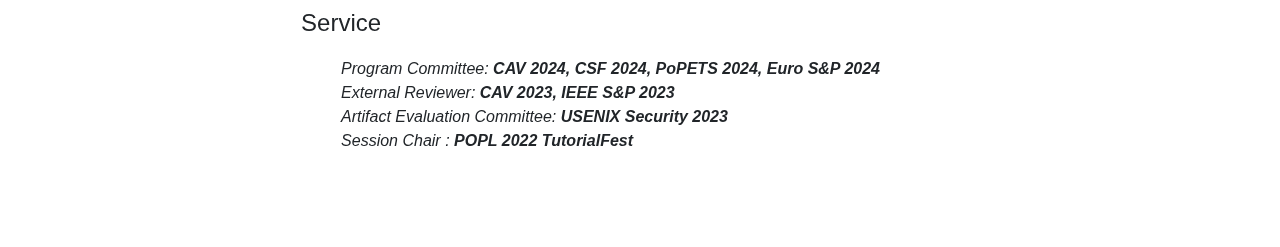
==== commit f187d0c0: "email" ====
--- a/index.html
+++ b/index.html
@@ -24,7 +24,7 @@
   <li style="margin-left: 20px; font-size: 16px; margin-top:20px;">
     Contact: 
     <br>
-    <a href="mailto:ning.k.luo@gmail.com"> <img src="mail.png" style="width:15px"> ning.k.luo@gmail.com </a>  
+    <a href="mailto:nl27@illinois.edu"> <img src="mail.png" style="width:15px"> nl27@illinois.edu </a>  
  <br>
     <a> <img src="smartphone-call.png" style="width:15px"> (+1) 475-223-5898 </a>
  
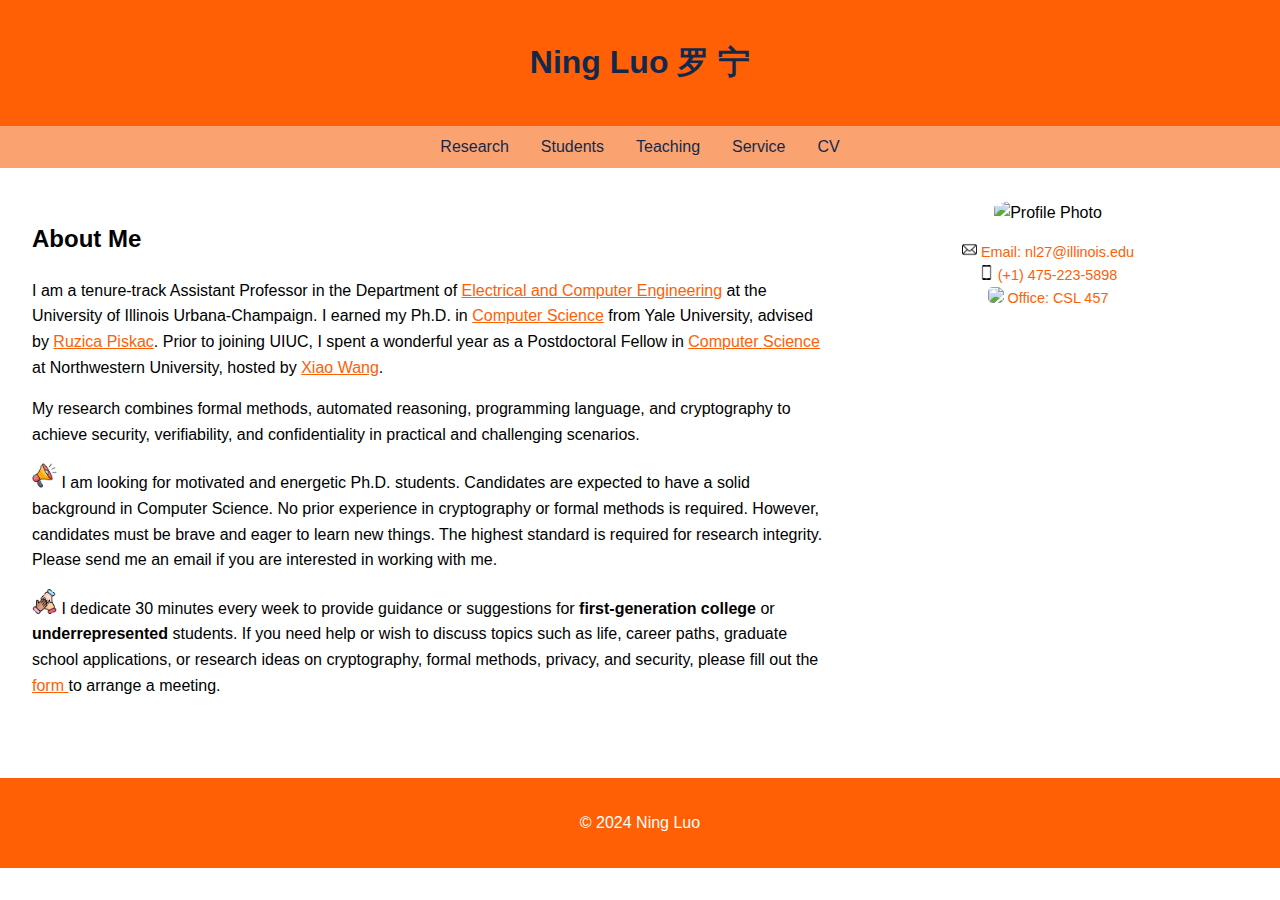
==== commit 147df568: "updated website" ====
--- a/index.html
+++ b/index.html
@@ -1,249 +1,121 @@
 <!DOCTYPE html>
 <html lang="en">
 <head>
-    <title>Ning Luo's Homepage</title>
-    <meta charset="utf-8">
-    <link href="style.css" rel="stylesheet">
+    <meta charset="UTF-8">
+    <meta name="viewport" content="width=device-width, initial-scale=1.0">
+    <title>My Academic Website</title>
+    <style>
+        body {
+            font-family: Arial, sans-serif;
+            margin: 0;
+            padding: 0;
+            line-height: 1.6;
+        }
+        header {
+            background: #FF5F05;
+            color: #13294b;
+            padding: 1rem 0;
+            text-align: center;
+        }
+        
+        nav {
+            display: flex;
+            justify-content: center;
+            background: #faa371;
+        }
+        nav a {
+            color: #13294b;
+            padding: 0.5rem 1rem;
+            text-decoration: none;
+        }
+        nav a:hover {
+            background: #cc4c04;
+        }
+        .container {
+            display: flex;
+            align-items: flex-start;
+            padding: 2rem;
+        }
+        .text-content {
+            flex: 2;
+            padding-right: 1rem;
+        }
+        .photo-container {
+            flex: 1;
+            text-align: center;
+        }
+        .photo-container img {
+            max-width: 200px;
+            border-radius: 30%;
+            border: 0px solid #FF5F05;
+        }
+        .contact-info {
+            margin-top: 1rem;
+            font-size: 0.9rem;
+            color: #FF5F05;
+        }
+        .contact-info a {
+            color: #FF5F05;
+            text-decoration: none;
+        }
+        .contact-info a:hover {
+            text-decoration: underline;
+        }
+        footer {
+            background: #FF5F05;
+            color: #fff;
+            text-align: center;
+            padding: 1rem 0;
+            margin-top: 2rem;
+        }
+        a[href*="https://www.cs.yale.edu/homes/piskac/"] {color: #FF5F05;}
+        a[href*="https://wangxiao1254.github.io/"] {color: #FF5F05;}
+        a[href*="https://cpsc.yale.edu/"] {color: #FF5F05;}
+
+    </style>
 </head>
+<body>
+    <header>
+        <h1>Ning Luo 罗 宁</h1>
+    </header>
+    <nav>
+        <a href="research.html">Research</a>
+        <a href="students.html">Students</a>
+        <a href="teaching.html">Teaching</a>
+        <a href="service.html">Service</a>
+        <a href="CV_Ning_Luo.pdf">CV</a>
+    </nav>
 
-<body>
-<div class="side">
-    <div class="align-center">
-        <img src="IMG_3931.png" class="portrait" style="width:180px">
+    <div class="container">
+        <div class="text-content">
+            <h2>About Me</h2>
+            <p>I am a tenure-track Assistant Professor in the Department of <a href="https://ece.illinois.edu/", style="color: #FF5F05;">Electrical and Computer Engineering</a> at the University of Illinois Urbana-Champaign. I earned my Ph.D. in <a href="https://cpsc.yale.edu/">Computer Science</a> from Yale University, advised by <a href="https://www.cs.yale.edu/homes/piskac/">Ruzica Piskac</a>. Prior to joining UIUC, I spent a wonderful year as a Postdoctoral Fellow in <a href="https://www.mccormick.northwestern.edu/computer-science/", style="color: #FF5F05;">Computer Science</a> at Northwestern University, hosted by  <a href="https://wangxiao1254.github.io/"> Xiao Wang</a>.
+            </p>
+                   
+            <p>My research combines formal methods, automated reasoning, programming language, and cryptography to achieve security, verifiability, and confidentiality in practical and challenging scenarios.</p>
+
+            <p> <img src="announcement.png" style="width:25px">  I am looking for motivated and energetic Ph.D. students. Candidates are expected to have a solid background in Computer Science. No prior experience in cryptography or formal methods is required. However, candidates must be brave and eager to learn new things. The highest standard is required for research integrity. Please send me an email if you are interested in working with me.</p>
+
+            <p>  <img src="volunteering.png" style="width:25px">  I dedicate 30 minutes every week to provide guidance or suggestions for <strong>first-generation college </strong> or <strong> underrepresented </strong> students. If you need help or wish to discuss topics such as life, career paths, graduate school applications, or research ideas on cryptography, formal methods, privacy, and security, please fill out the  <a href="https://forms.gle/pSUurDj8SGsGdXSZ9", style="color: #FF5F05;"> form </a> to arrange a meeting.</p>
+
+        </div>
+        <div class="photo-container">
+            <img src="IMG_3931.png" alt="Profile Photo">
+            <!-- <li style="margin-left: 20px; font-size: 16px; margin-top:20px;">   <a href="./CV_Ning_Luo.pdf", style="color: #FF5F05;"> CV </a> 
+                -->
+                <div class="contact-info">
+                 <a href="mailto:nl27@illinois.edu"> <img src="mail.png" style="width:15px"> Email: nl27@illinois.edu </a>  
+            <br>
+                    <a> <img src="smartphone-call.png" style="width:15px"> (+1) 475-223-5898 </a> <br>
+                    <a> <img src="location.png" style="width:15px"> Office: CSL 457 </a>
+                </div>
+                  
+            </li>
+        </div>
     </div>
-    <div class="align-center">
-        <ul>
-          <li style="margin-left: 20px; font-size: 16px; margin-top:20px;"> Assistant Professor (Tenure-Track), <a href="https://ece.illinois.edu"> Electrical & Computer Engineering</a>, University of Illinois Urbana-Champaign </li> 
 
-           <li style="margin-left: 20px; font-size: 16px; margin-top:20px;"> Postdoc, <a href="https://www.mccormick.northwestern.edu/computer-science/"> Computer Science</a>, Northwestern University <br> Working with  <a href="https://wangxiao1254.github.io/">Xiao Wang</a>  </li> 
-  <li style="margin-left: 20px; font-size: 16px; margin-top:20px;"> Ph.D, <a href="https://cpsc.yale.edu"> Computer Science</a>, <br>Yale University <br> Advised by <a href="https://www.cs.yale.edu/homes/piskac/">Ruzica Piskac</a>  </li> 
-  <li style="margin-left: 20px; font-size: 16px; margin-top:20px;">   <a href="./CV_Ning_Luo.pdf"> <img src="document.png" style="width:20px"> CV </a> </h3> 
-  </li>
-
-  <!-- <li style="margin-left: 20px; font-size: 16px; margin-top:20px;">  CV: <br>  <a href="./dissertation.pdf"> Privacy-Preserving Formal Methods </a> </li> -->
-  <li style="margin-left: 20px; font-size: 16px; margin-top:20px;">
-    Contact: 
-    <br>
-    <a href="mailto:nl27@illinois.edu"> <img src="mail.png" style="width:15px"> nl27@illinois.edu </a>  
- <br>
-    <a> <img src="smartphone-call.png" style="width:15px"> (+1) 475-223-5898 </a>
- 
-  </li>
-  <!-- <li style="margin-left: 20px; font-size: 16px; margin-top:20px;">  I am fortunate to be 
- <!--<li style="margin-left: 20px; font-size: 16px; margin-top:2px;"> Member of the <a href="https://rose.yale.edu/">Rigorous Software Engineering (ROSE)</a>  </li> -->
-
-<!-- <li style="margin-left: 20px; font-size: 16px; margin-top:20px;">  <a href="./CV_Ning_Luo.pdf"> CV </a>,  <a href="./research_statement_Ning_Luo.pdf"> Research Statement </a>, <a href="./research_statement_Ning_Luo.pdf"> Teaching Statement </a></li> -->
-
-        </ul>
-    </div>
-</div>
-<div class="main">
-<h2>Ning Luo 罗宁</h2>
-<!-- <h3></h3>  <a href="./research_statement_Ning_Luo.pdf"> <img src="document.png" style="width:20px"> Research Statement </a>  -->
-<!-- <a href="./teaching_statement_Ning_Luo.pdf"><img src="document.png" style="width:20px"> Teaching Statement </a>  -->
-<!-- <a href="./diversity_stateme_Ning_Luo.pdf"> <img src="document.png" style="width:20px"> Diversity Statement </a>  -->
-<!-- <a href="./CV_Ning_Luo.pdf"> <img src="document.png" style="width:20px"> CV </a> </h3>  -->
-<p>
-  Starting August 2024, I will be a tenure-track Assistant Professor in the Department of Electrical & Computer Engineering, University of Illinois Urbana-Champaign. 
-   My research combines formal methods, automated reasoning, programming language, and cryptography to achieve security, verifiability, and confidentiality in practical and challenging scenarios. 
-<!-- </p>   Ning’s research aims to solve emerging challenges in cybersecurity by combining formal methods, cryptography, automated reasoning, programming language, and other areas. First, she builds toward a privacy-preserving software verification toolchain that empowers verifications and ensures trustworthiness without the need to access the source code. This includes various program representations, including Boolean formulae, configuration files, regular language, and transition systems. Second, she also focuses on strengthening the cybersecurity workforce via automation. Her work provides computer-aided programming frameworks for developers with varying expertise levels. In addition, her work equips the workforce with cutting-edge collaboration capabilities by designing tools for conflict resolution and refinement within trust-constrained environments. -->
-<!-- <p> I received my Ph.D. in Computer Science from Yale University and was a Postdoc in Computer Science at Northwestern University. I was also a visiting graduate student at the Simons Institute, UC Berkeley, from January to May 2021.  
-</p> -->
-
-<p>
-  <img src="announcement.png" style="width:25px"> I am looking for  <strong>  motivated and energetic </strong> Ph.D. students.  Candidates are expected to have a solid background in Computer Science.  No prior experience in cryptography or formal methods is required. However, candidates must be brave and eager to learn new things. The highest standard is required for research integrity. Please send me an email if you are interested in working with me. 
-</p>
-
-<p>  <img src="volunteering.png" style="width:25px">  I dedicate 30 minutes every week to provide guidance or suggestions for <strong>first-generation college </strong> or <strong> underrepresented </strong> students. If you need help or wish to discuss topics such as life, career paths, graduate school applications, or research ideas on cryptography, formal methods, privacy, and security, please fill out the  <a href="https://forms.gle/pSUurDj8SGsGdXSZ9"> form </a> to arrange a meeting.</p>
-
-<div style="margin-left: auto; font-size: 24px; margin-top: 50px"> Grant</div>
-<ul>
-    <li>
-      <em><strong>  FMitF: Automating and Synthesizing Parallel Zero-Knowledge Protocols. </strong></em>
-      <br>
-      <a href="https://www.nsf.gov/awardsearch/showAward?AWD_ID=2318974&HistoricalAwards=false">  NSF CCF-2318974/ CCF-2318975 </a>      
-      <br>
-      Proposal development lead, with Xiao Wang, Ruzica Piskac, and Timos Antonopoulos.
-    <br>
-        $ 750,000. Oct. 2023 - Sep. 2027
-   </li>
-  </ul>
-  
-
- 
-  <div style="margin-left: auto; font-size: 24px; margin-top: 50px">Publications</div><div style="margin-left: 20px; font-size: 18px; margin-top: 10px"> * indicates equal contribution</div>
-  <ul>
-    <li>
-      <em><strong> ZKSMT: A VM for Proving SMT Theorems in Zero Knowledge </strong></em>
-      <br>
-      Daniel Luick, John Kolesar, Timos Antonopoulos, William R. Harris, James Parker, Ruzica Piskac, Eran Tromer, Xiao Wang, Ning Luo.     <br>
-      USENIX Security 2024
-     <br>
-       <a href="https://eprint.iacr.org/2023/1762">PDF</a> 
-    </li>
-    <li>
-      <em><strong> Privacy-Preserving Regular Expression Matching using Nondeterministic Finite Automata </strong></em>
-      <br>
-       Ning Luo<sup>*</sup>, Chenkai Weng<sup>*</sup>, Jaspal Singh, Gefei Tan, Ruzica Piskac, Mariana Raykova
-    <br>
-       ESORICS 2024
-     <br>
-       <a href="https://eprint.iacr.org/2023/643">PDF</a> 
-    </li>
-    
-     <li>
-      <em><strong> Ou: Automating the Parallelization of Zero-Knowledge Protocols </strong></em>
-      <br>
-       Yuyang Sang<sup>*</sup>, Ning Luo<sup>*</sup>, Samuel Judson, Ben Chaimberg, Timos Antonopoulos,  Ruzica Piskac, Xiao Wang, Zhong Shao
-      <br>
-        CCS 2023 
-      <br>
-       <a href="https://eprint.iacr.org/2023/657">PDF</a> 
-    </li>
-    
-     <li>
-      <em><strong> Proving UNSAT in Zero Knowledge </strong></em>
-      <br>
-        Ning Luo, Timos Antonopoulos, William Harris, Ruzica Piskac, Eran Tromer, Xiao Wang
-      <br>
-        CCS 2022 (Distinguished paper award)
-      <br>
-      <a href="https://eprint.iacr.org/2022/206.pdf">PDF</a>
-    </li>
-      <li>
-      <em><strong>ppSAT: Towards Two-Party Private SAT Solving</strong></em>
-      <br>
-        Ning Luo, Samuel Judson, Timos Antonopoulos, Ruzica Piskac, Xiao Wang
-      <br>
-        USENIX Security 2022
-      <br>
-      <a href="https://eprint.iacr.org/2021/1584">PDF</a>
-    </li>
-    <li><em><strong>Looking for the Maximum Independent Set: A New Perspective on the Stable Path Problem</strong></em>
-      <br>
-      Yichao Cheng, Ning Luo, Jingxuan Zhang, Timos Antonopoulos, Ruzica Piskac, Qiao Xiang
-      <br>
-      INFOCOM 2021
-      <br>
-      <a href="https://ieeexplore.ieee.org/stamp/stamp.jsp?tp=&arnumber=9488682">PDF</a>
-    </li>
-    <li>
-      <em><strong>Privacy Preserving CTL Model Checking through Oblivious Graph Algorithms</strong></em>
-      <br>
-      Samuel Judson, Ning Luo, Timos Antonopoulos, Ruzica Piskac
-      <br>
-      WPES 2020
-      <br>
-      <a href="https://dl.acm.org/doi/pdf/10.1145/3411497.3420212">PDF</a>
-    </li>
-  </ul>
-
- <div style="margin-left: auto; font-size: 24px; margin-top: 50px"> Awards</div>
-  <ul>
-    <li>
-      <strong>  Yale Computer Science Distinguished Dissertation Award</strong>, 2023
-    </li>
-      <strong>EECS Rising Stars </strong>, 2023
-     </li>
-    <li>
-     <strong>Yale Roberts Innovation Award </strong>, 2023
-    </li>
-    <li>
-      <strong>Distinguished Paper Award, ACM CCS </strong>, 2022
-    </li>
-    <li>
-      <strong>USENIX Security Student Grant </strong>, 2022
-      </li>
-      <li>
-        <strong> VMCAI  Student Fellowship</strong>, 2022
-        </li>
-        <li>
-          <strong> CAV  Student Fellowship</strong>, 2019
-          </li>
-
-  </ul>
-
-  <div style="margin-left: auto; font-size: 24px; margin-top: 50px"> Talks</div>
-  <ul>
-    <li> 
-      Oct. 2023, Incorporating Privacy-preserving Constraints into Automated Reasoning
-      <br>
-       Northeastern Formal Methods Meetup,  Yale University
-    </li>
-      <li>
-      Oct. 2023, Proving SMT Theorems in Zero Knowledge <br> DARPA SIEVE PI Meeting 
-    </li>
-    <li> 
-      Apr. 2023, Proving UNSAT in Zero Knowledge
-      <br>
-      <strong>Invited talk </strong> at  Satisfiability: Theory, Practice, and Beyond Workshop, Simons Institute, University of California, Berkeley 
-    </li>
-    <li>
-      Apr. 2023, Automating the Parallelization of Zero-Knowledge Protocols <br> DARPA SIEVE PI Meeting 
-    </li>
-
-   <li> Nov. 2022,  Proving UNSAT in Zero Knowledge.
-    <br>ACM SIGSAC Conference on Computer and Communications Security
-   </li>
-   <li>Aug. 2022,  ppSAT: Towards Two-Party Privacy-Preserving SAT Solving 
-<br> USENIX Security Symposium 
-</li>
-<li>
-Jan. 2022,  Privacy-Preserving Formal Methods: Proving UNSAT in Zero Knowledge <br>
-<strong>Invited talk </strong> at New York University
-</li>
-Dec. 2019,   Privacy-Preserving Model Checking <br>
-<strong>Invited talk </strong> at Microsoft 
-  </ul>
-
- 
-
-  <div style="margin-left: auto; font-size: 24px; margin-top: 50px"> Mentorship</div>
-  <ul>
-    <li> Fall 2023 - now,   <a href="https://ixxxmranderson.github.io/">Haotian Chu, </a> <a href="https://gefei-tan.com/"> Gefei Tan </a> (Ph.D students at Northwestern University) 
-   </li>
-    <li> Fall 2023,   <a href="https://johnckolesar.github.io/"> John C. Kolesar,</a> <a href="https://cpsc.yale.edu/people/daniel-luick"> Daniel Luick </a> (Ph.D students at Yale University) 
-      <br> Publication: <em>ZKSMT: A VM for Proving SMT Theorems in Zero Knowledge</em>  (USENIX Security 2024)
-
-   </li>
- 
-   <li> Fall 2022,  Qiuyue Qin, Huisan Xu (Masters at Xiamen University) 
-    <br> Publication:<em> Toward Privacy-Preserving Interdomain Configuration Verification via Multi-Party Computation</em> (APNET 2023) 
-  </li>
-  <li> 2019-2021,  <a href="https://www.linkedin.com/in/yichao-cheng"> Yichao Cheng </a>  (Undergraduate at Yale University) 
-    <br> Publication: <em> Looking for the Maximum Independent Set: A New Perspective on the Stable Path Problem</em> (INFOCOM 2021)  
-   <br> Thesis (served as de facto advsor): <em> Methods for Privacy-Preserving Model Checking in LTL </em> 
-  </li> 
-   <li> Summer 2020,  <a href="https://github.com/mchensd"> Michael Chen </a> (Undergraduate at Yale University) </li> 
-</ul>
-
-<div style="margin-left: auto; font-size: 24px; margin-top: 50px"> Teaching</div>
-<ul>
-   <li> Fall 2022, Teaching Fellow, Law, Security, and Logic (Yale University) </li>
-   <li>Spring 2022, Teaching Fellow, Software Engineering (Yale University) </li>
-   <li>Fall 2021, Teaching Fellow, Computer System Security (Yale University)  </li>
-   <li>Spring 2021, Teaching Fellow, Software Engineering (Yale University) </li>
-   <li>Fall 2020, Teaching Fellow, Cryptography and Computer Security (Yale University) </li>
-   <li>Spring 2020,  Teaching Fellow,  Artificial Intelligence (Yale University)  </li>
-   <li> Fall 2019, Teaching Fellow, Algorithm via Continuous Optimization (Yale University) </li>
-</ul>
-
-<div style="margin-left: auto; font-size: 24px; margin-top: 50px"> Service</div>
-  <ul>
-    <li>
-     <em>Program Committee:<strong> CAV 2024, CSF 2024, PoPETS 2024, Euro S&P 2024 </strong> </em>
-    </li> 
-    <li>
-      <em> External Reviewer: <strong> CAV 2023, IEEE S&P 2023 </strong> </br> </em>
-       </li>
-     <li>
-      <em> Artifact Evaluation Committee: <strong> USENIX Security 2023  </strong> </em>
-     </li>
-     <li>
-       <em> Session Chair : <strong>POPL 2022 TutorialFest </strong></em>
-     </li>
-  </ul>
-<div style="height:70px;"></div>
-</div>
+    <footer>
+        <p>&copy; 2024 Ning Luo</p>
+    </footer>
 </body>
 </html>
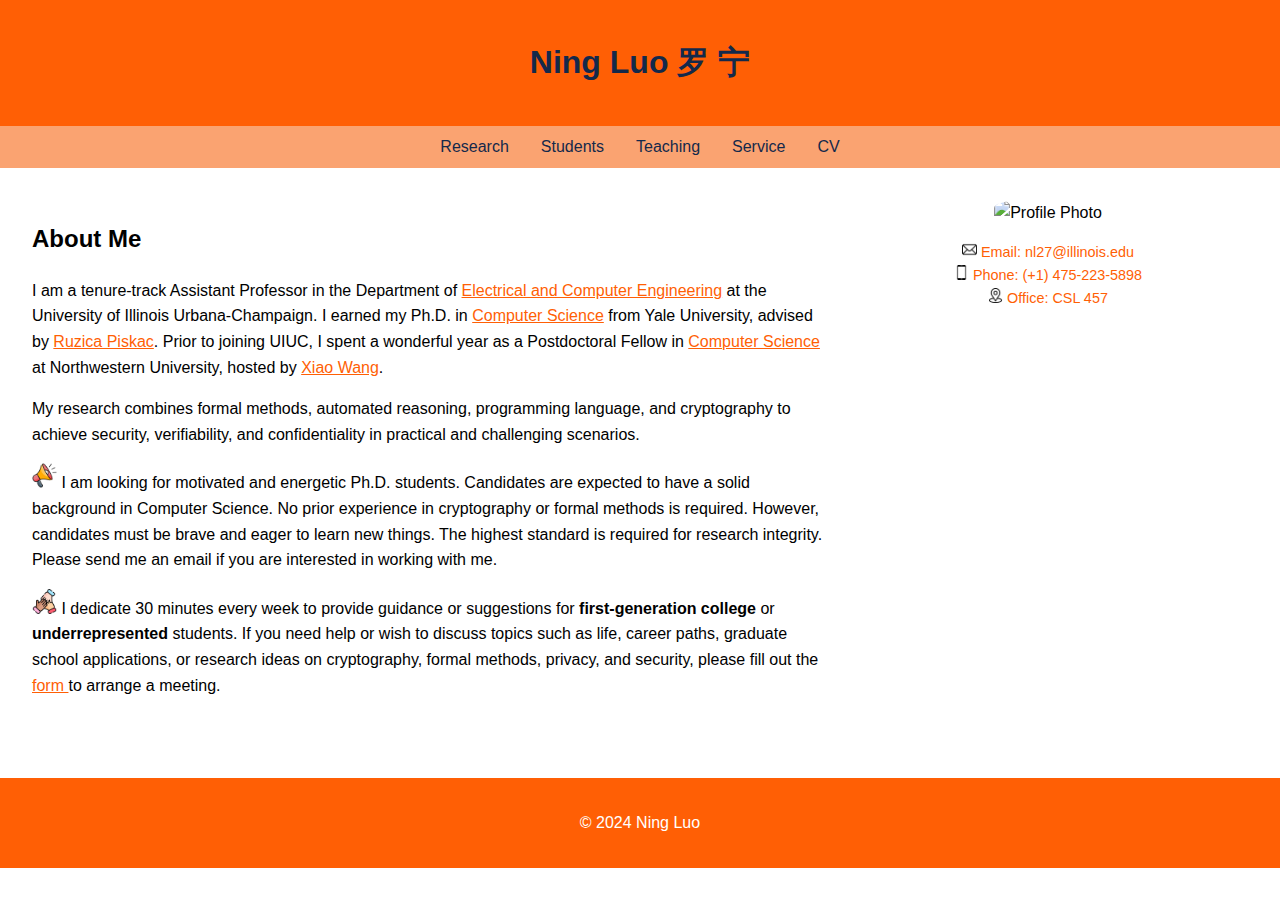
==== commit b901747f: "students" ====
--- a/index.html
+++ b/index.html
@@ -82,7 +82,8 @@
         <a href="research.html">Research</a>
         <a href="students.html">Students</a>
         <a href="teaching.html">Teaching</a>
-        <a href="service.html">Service</a>
+                <a href="service.html">Service</a>
+
         <a href="CV_Ning_Luo.pdf">CV</a>
     </nav>
 
@@ -106,7 +107,7 @@
                 <div class="contact-info">
                  <a href="mailto:nl27@illinois.edu"> <img src="mail.png" style="width:15px"> Email: nl27@illinois.edu </a>  
             <br>
-                    <a> <img src="smartphone-call.png" style="width:15px"> (+1) 475-223-5898 </a> <br>
+                    <a> <img src="smartphone-call.png" style="width:15px"> Phone: (+1) 475-223-5898 </a> <br>
                     <a> <img src="location.png" style="width:15px"> Office: CSL 457 </a>
                 </div>
                   
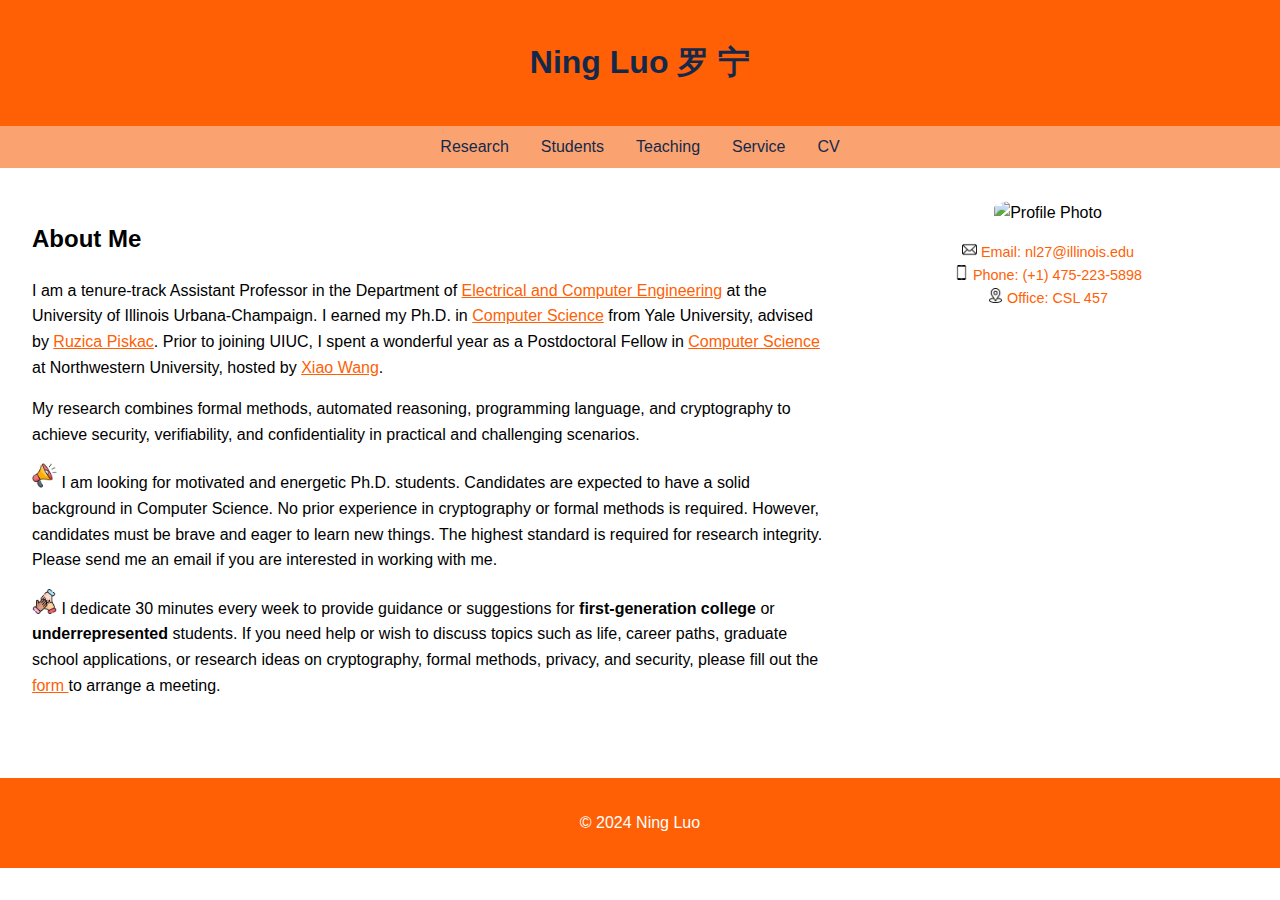
==== commit cb95c413: "title" ====
--- a/index.html
+++ b/index.html
@@ -3,7 +3,7 @@
 <head>
     <meta charset="UTF-8">
     <meta name="viewport" content="width=device-width, initial-scale=1.0">
-    <title>My Academic Website</title>
+    <title> Ning Luo Website </title>
     <style>
         body {
             font-family: Arial, sans-serif;
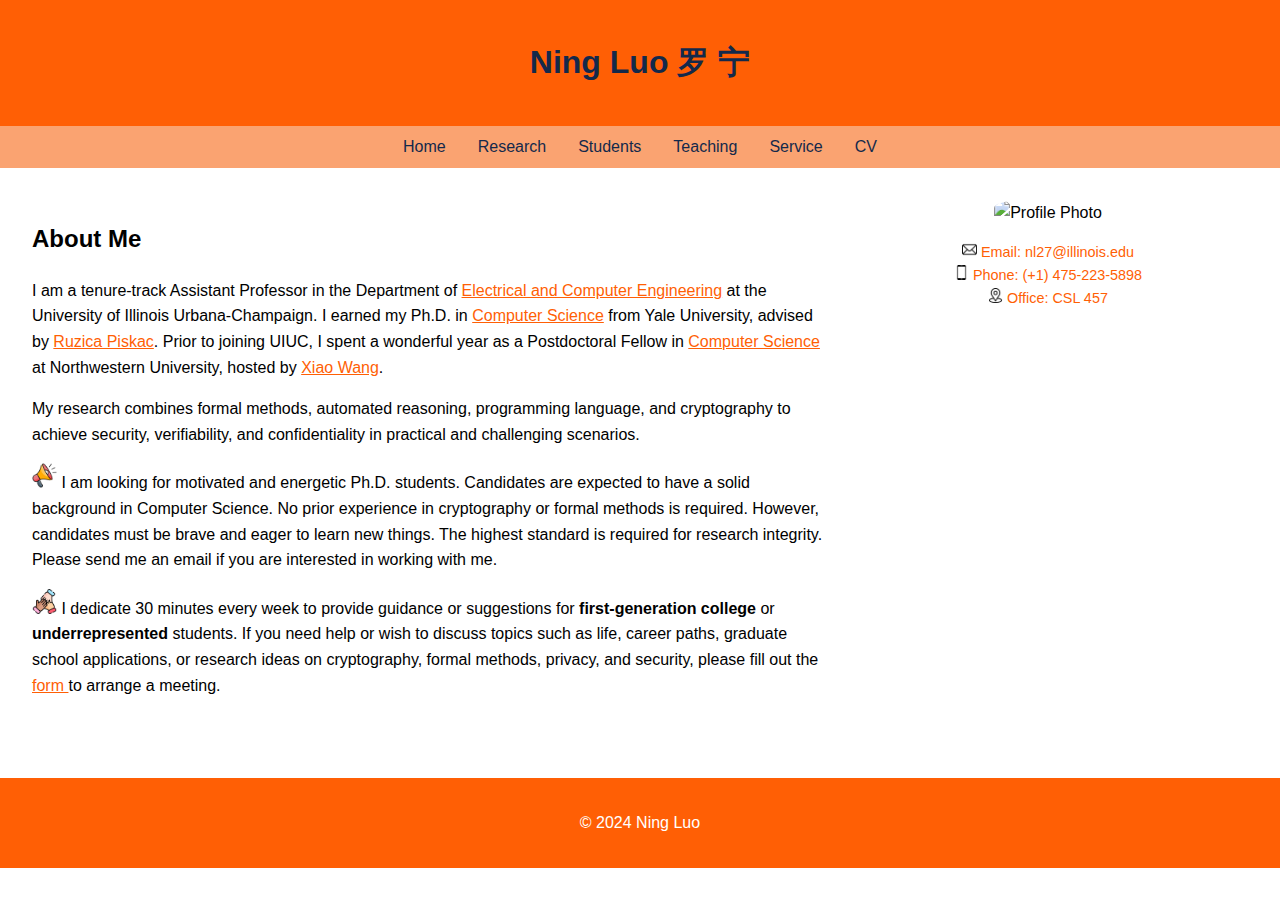
==== commit f2b20223: "header" ====
--- a/index.html
+++ b/index.html
@@ -79,11 +79,11 @@
         <h1>Ning Luo 罗 宁</h1>
     </header>
     <nav>
+        <a href="index.html">Home</a>
         <a href="research.html">Research</a>
         <a href="students.html">Students</a>
         <a href="teaching.html">Teaching</a>
-                <a href="service.html">Service</a>
-
+        <a href="service.html">Service</a>
         <a href="CV_Ning_Luo.pdf">CV</a>
     </nav>
 
